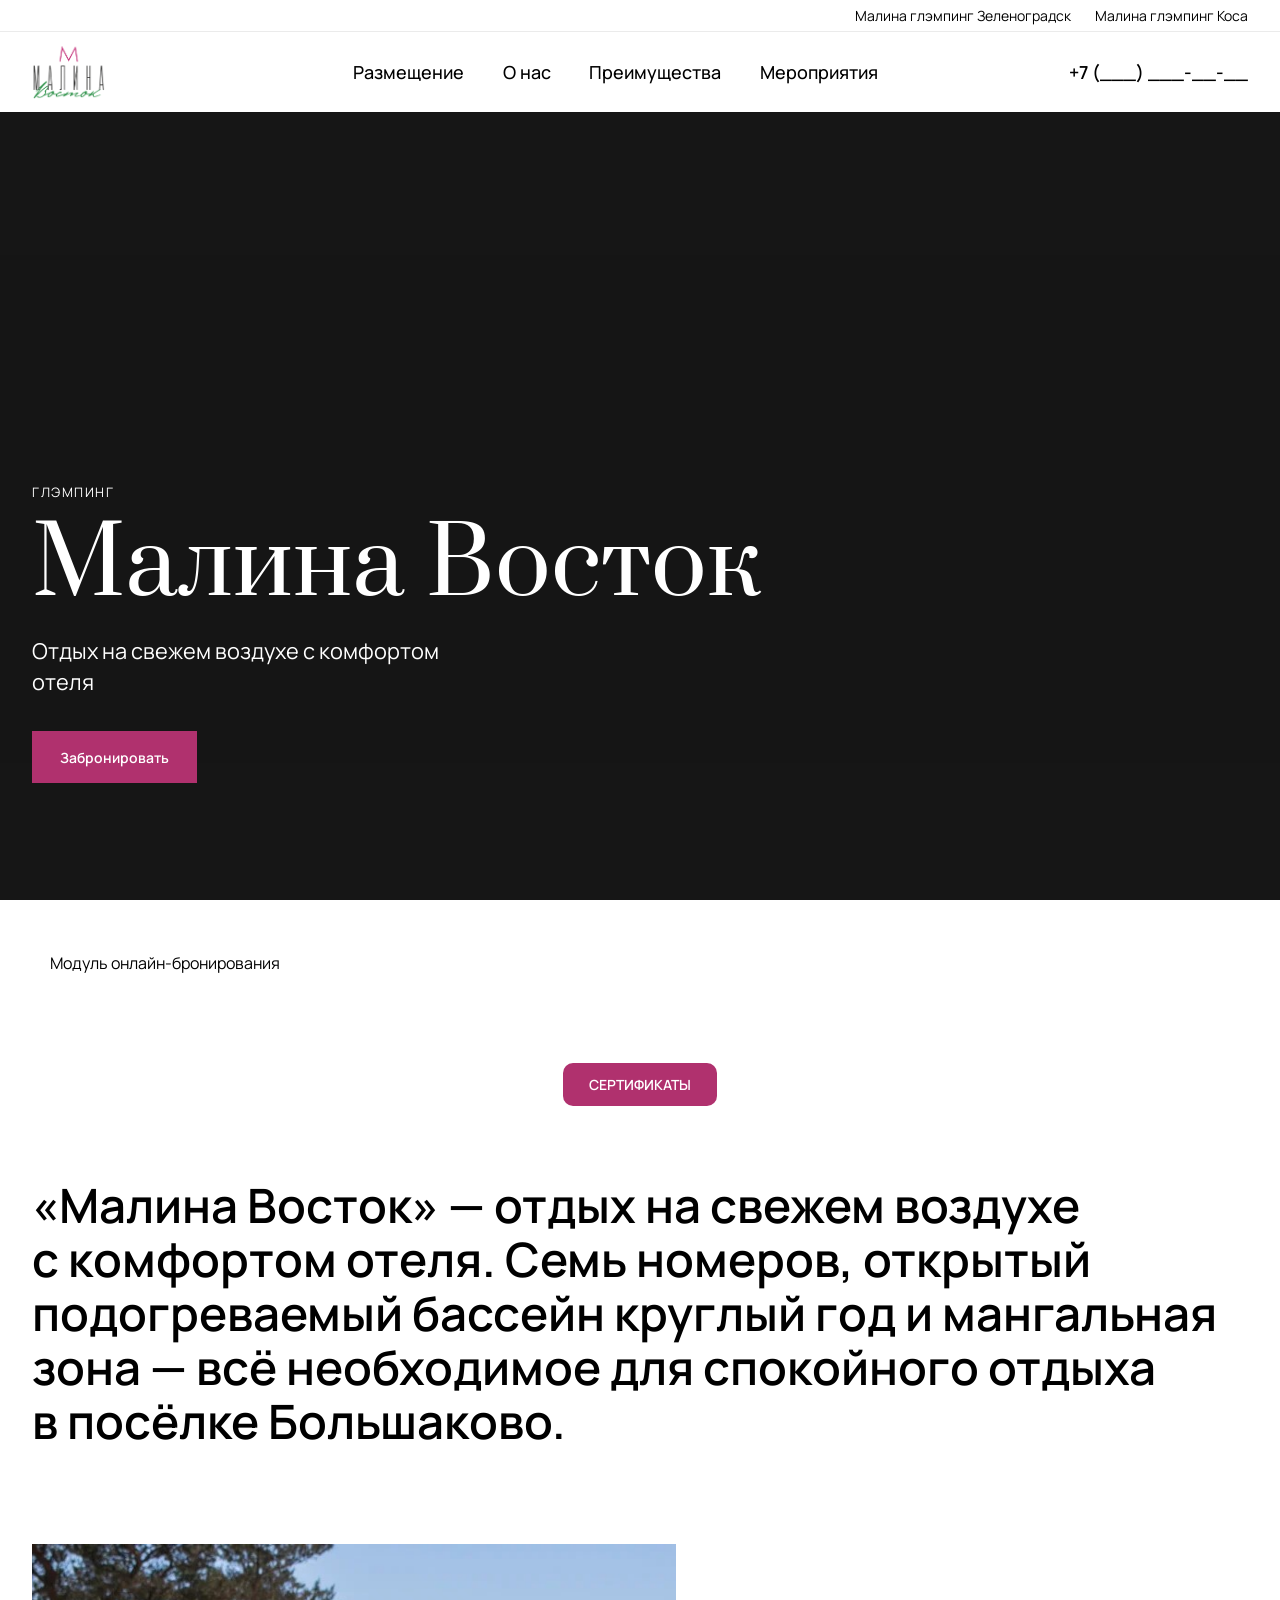
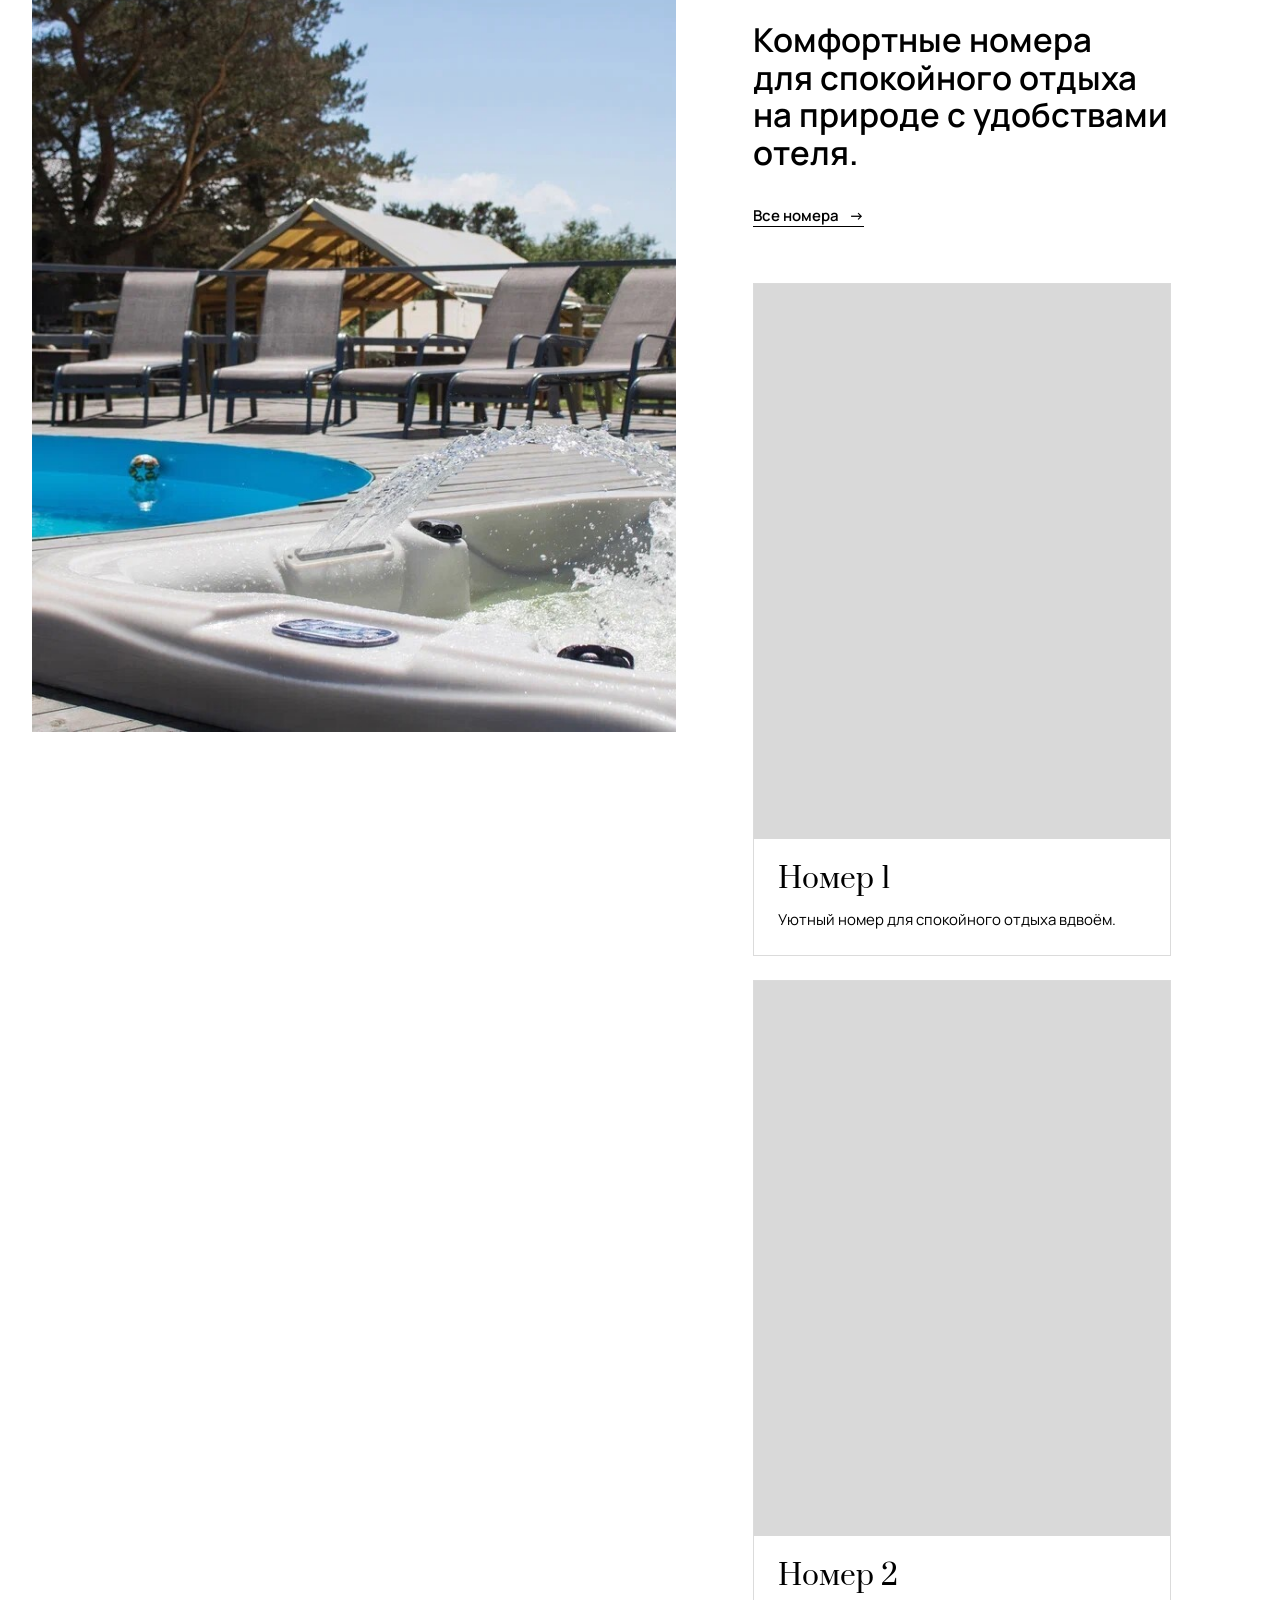
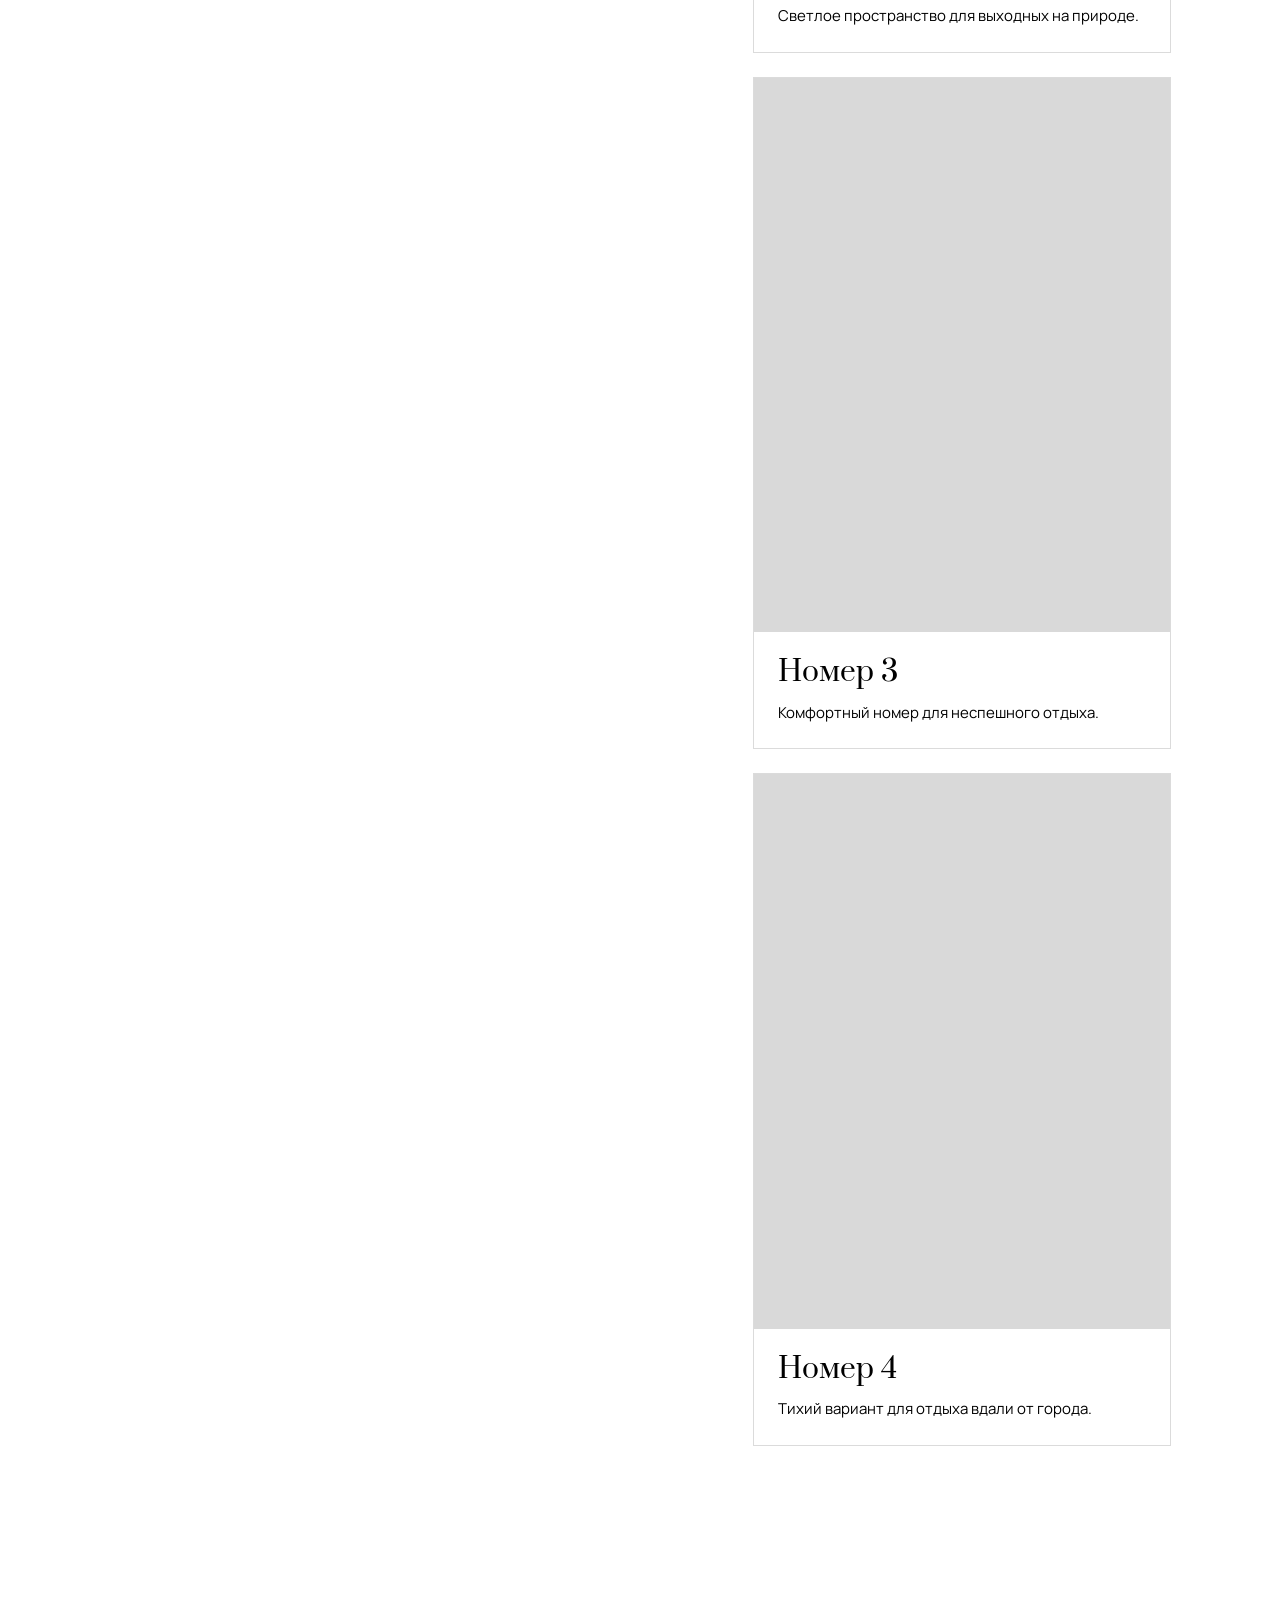
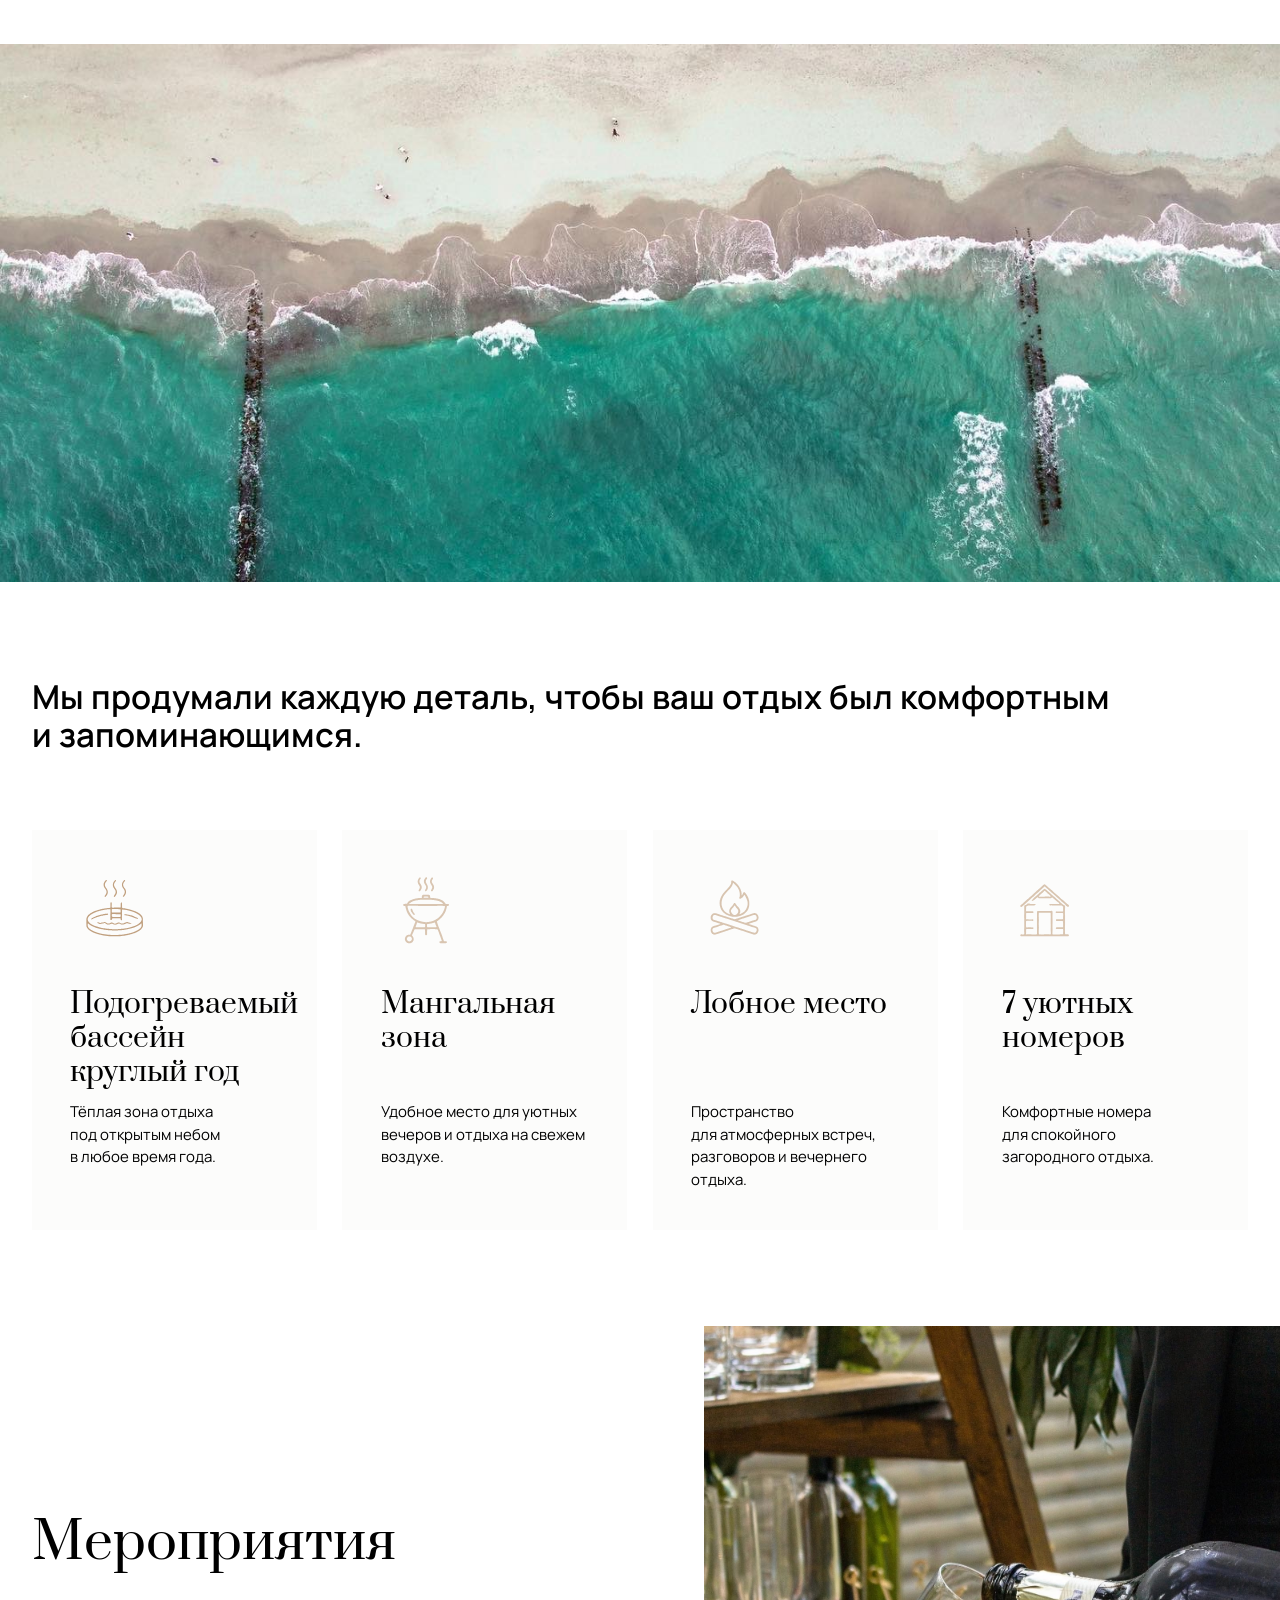
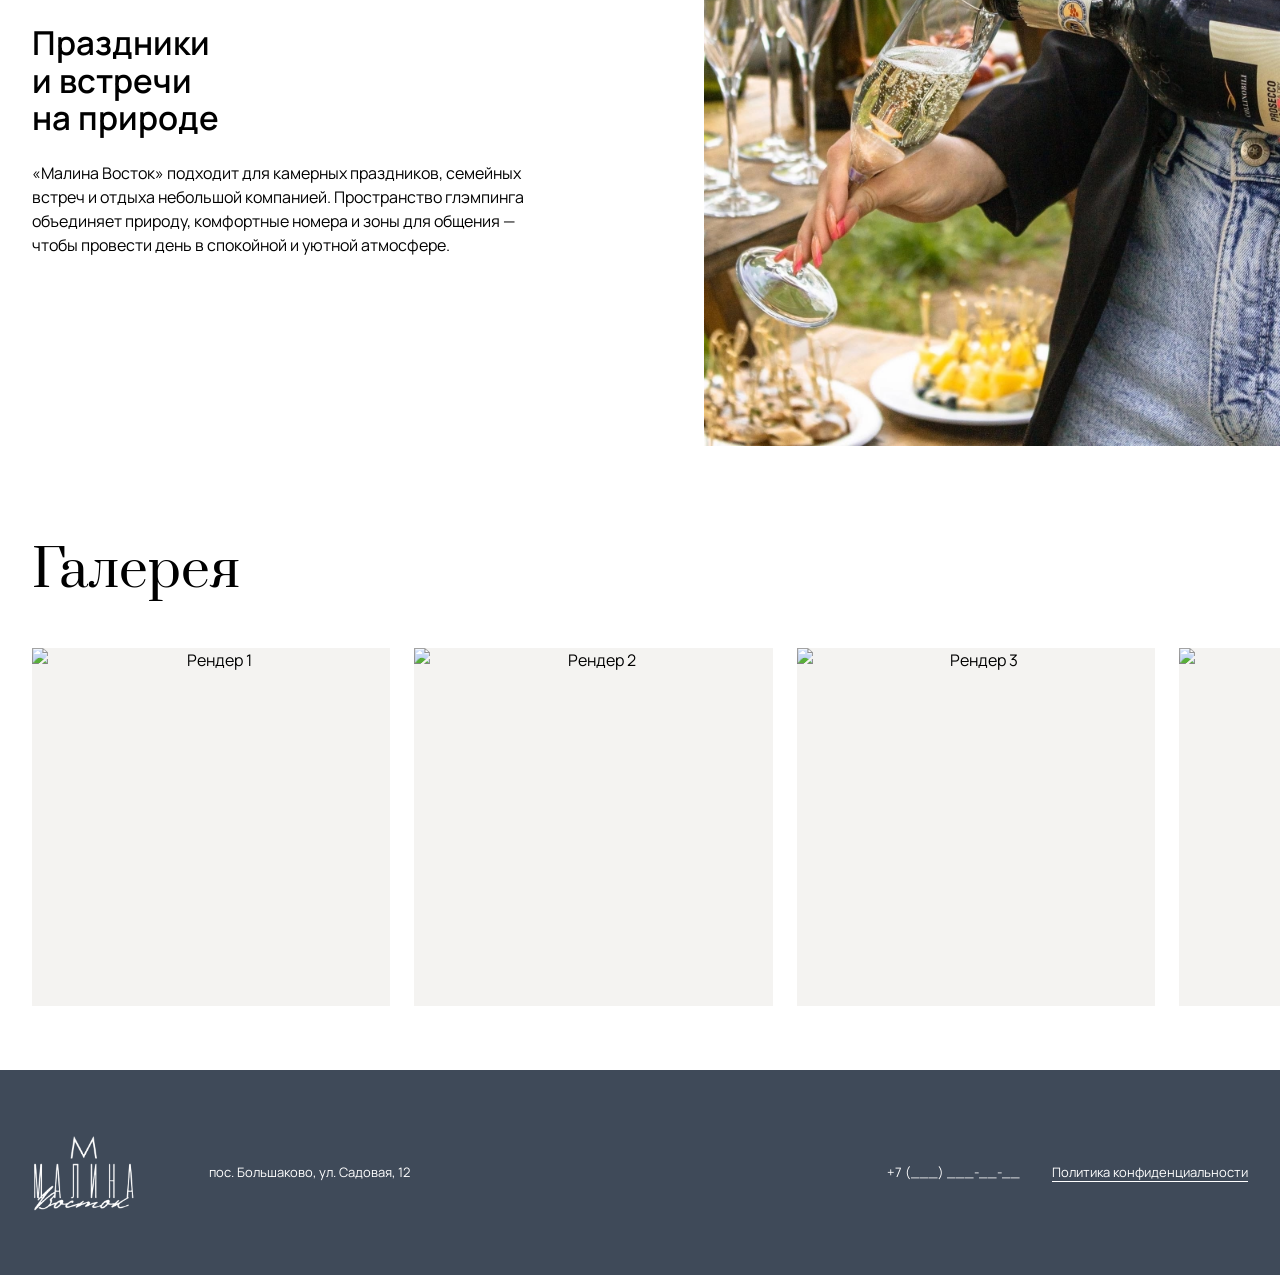
==== index.html @ c9333504 "Initial website version" ====
<!doctype html>
<html lang="ru">
  <head>
    <meta charset="utf-8">
    <meta name="viewport" content="width=device-width, initial-scale=1">
    <meta name="description" content="Малина Восток — отдых на свежем воздухе с комфортом отеля.">
    <title>Малина Восток</title>
    <link rel="preconnect" href="https://fonts.googleapis.com">
    <link rel="preconnect" href="https://fonts.gstatic.com" crossorigin>
    <link rel="stylesheet" href="https://fonts.googleapis.com/css2?family=Manrope:wght@400;500;600&amp;family=Prata&amp;display=swap">
    <link rel="stylesheet" href="assets/css/styles.css?v=system-audit">
    <script src="assets/js/main.js" defer></script>
  </head>
  <body>
    <header class="site-header">
      <div class="header-links" aria-label="Другие глэмпинги">
        <div class="page-shell header-links__inner">
          <a href="https://glampingmalina.ru/zelenogradsk" target="_blank" rel="noopener noreferrer">Малина глэмпинг Зеленоградск</a>
          <a href="https://glampingmalina.ru/kosa" target="_blank" rel="noopener noreferrer">Малина глэмпинг Коса</a>
        </div>
      </div>
      <div class="page-shell header-main">
        <a class="logo" href="index.html" aria-label="Малина Восток — главная" aria-current="page">
          <img src="assets/images/logo/malina-vostok-logo.png" alt="Малина Восток">
        </a>
        <nav class="desktop-nav" aria-label="Основная навигация">
          <a href="rooms.html">Размещение</a>
          <a href="#about">О&nbsp;нас</a>
          <a href="#advantages">Преимущества</a>
          <a href="#events">Мероприятия</a>
        </nav>
        <div class="header-actions">
          <span class="header-phone">+7 (___) ___-__-__</span>
          <button class="menu-toggle" type="button" aria-label="Открыть меню" aria-controls="mobile-menu" aria-expanded="false" aria-haspopup="dialog">
            <span></span><span></span><span></span>
          </button>
        </div>
      </div>
    </header>

    <div class="menu-overlay" data-menu-close aria-hidden="true"></div>
    <aside class="mobile-menu" id="mobile-menu" role="dialog" aria-modal="true" aria-label="Мобильное меню" aria-hidden="true" inert>
      <div class="mobile-menu__top">
        <span>Меню</span>
        <button class="menu-close" type="button" aria-label="Закрыть меню" data-menu-close>×</button>
      </div>
      <nav class="mobile-menu__nav" aria-label="Основная навигация">
        <a href="rooms.html">Размещение</a>
        <a href="#about">О&nbsp;нас</a>
        <a href="#advantages">Преимущества</a>
        <a href="#events">Мероприятия</a>
      </nav>
      <nav class="mobile-menu__places" aria-label="Другие глэмпинги">
        <a href="https://glampingmalina.ru/zelenogradsk" target="_blank" rel="noopener noreferrer">Малина глэмпинг Зеленоградск</a>
        <a href="https://glampingmalina.ru/kosa" target="_blank" rel="noopener noreferrer">Малина глэмпинг Коса</a>
      </nav>
    </aside>

    <main>
      <section class="hero" aria-labelledby="hero-title">
        <video class="hero__video" autoplay muted loop playsinline preload="metadata" aria-hidden="true">
          <source src="assets/video/hero.mp4" type="video/mp4">
        </video>
        <div class="hero__shade"></div>
        <div class="page-shell hero__content">
          <p class="hero__eyebrow">ГЛЭМПИНГ</p>
          <h1 id="hero-title">Малина Восток</h1>
          <p class="hero__subtitle">Отдых на&nbsp;свежем воздухе с&nbsp;комфортом отеля</p>
          <a class="button button--light" href="#booking">Забронировать</a>
        </div>
      </section>

      <section class="booking-section" id="booking" aria-label="Онлайн-бронирование">
        <div class="booking-section__inner">
          <style>
            #block-search,
            #block-search * {
              box-sizing: border-box;
            }

            #block-search {
              width: 100%;
              max-width: 100%;
              background: #fff;
            }

            .tl-container {
              width: 100%;
              max-width: 100%;
              padding: 0 30px;
            }

            .cert-button {
              display: flex;
              align-items: center;
              justify-content: center;
              margin-top: 20px;
            }

            .cert-link {
              padding: 12px 26px;
              font-family: "Manrope", Arial, sans-serif;
              font-weight: 600;
              font-size: 14px;
              line-height: normal;
              background: #B0316E;
              color: #FFFFFF !important;
              border-radius: 10px;
              text-decoration: none;
              text-transform: uppercase;
              transition: background-color 0.2s ease;
            }

            .cert-link:hover,
            .cert-link:focus-visible {
              background: #CC4083;
            }

            @media (max-width: 959px) {
              .tl-container {
                padding-inline: 20px;
              }
            }

            @media (max-width: 480px) {
              .tl-container {
                padding-inline: 12px;
              }
            }

          </style>
          <div id="block-search">
            <div id="tl-search-form" class="tl-container">
              <noindex>
                <a href="https://www.travelline.ru/products/tl-hotel/" rel="nofollow">Модуль онлайн-бронирования</a>
              </noindex>
            </div>
          </div>
          <script type="text/javascript">
            (function(w) {
              var q = [
                ['setContext', 'TL-INT-glampingmalina_2022-07-12', 'ru'],
                ['embed', 'search-form', {
                  container: 'tl-search-form'
                }]
              ];

              var h = [
                'ru-ibe.tlintegration.ru',
                'ibe.tlintegration.ru',
                'ibe.tlintegration.com'
              ];

              var t = w.travelline = (w.travelline || {}),
                  ti = t.integration = (t.integration || {});

              ti.__cq = ti.__cq ? ti.__cq.concat(q) : q;

              if (!ti.__loader) {
                ti.__loader = true;

                var d = w.document;
                var c = d.getElementsByTagName('head')[0] ||
                        d.getElementsByTagName('body')[0];

                function e(s, f) {
                  return function() {
                    w.TL || (c.removeChild(s), f());
                  };
                }

                (function l(hosts) {
                  if (hosts.length === 0) {
                    return;
                  }

                  var s = d.createElement('script');

                  s.type = 'text/javascript';
                  s.async = true;
                  s.src = 'https://' + hosts[0] + '/integration/loader.js';

                  s.onerror = s.onload = e(s, function() {
                    l(hosts.slice(1));
                  });

                  c.appendChild(s);
                })(h);
              }
            })(window);
          </script>
          <div class="cert-button">
            <a href="?tl-booking-open=true&amp;tl-booking-scenario=57659#booking" class="cert-link">Сертификаты</a>
          </div>
        </div>
      </section>

      <section class="about-section" id="about">
        <div class="about-section__inner">
          <div class="about-scale-frame">
            <div class="about-scale-content">
              <p class="about-text">«Малина&nbsp;Восток» — отдых на&nbsp;свежем воздухе с&nbsp;комфортом отеля. Семь номеров, открытый подогреваемый бассейн круглый год и&nbsp;мангальная зона — всё необходимое для&nbsp;спокойного отдыха в&nbsp;посёлке Большаково.</p>
            </div>
          </div>
        </div>
      </section>
      <section class="accommodation-section" aria-label="Размещение">
        <div class="accommodation-layout">
          <div class="accommodation-scale-frame">
            <div class="accommodation-scale-content">
              <div class="accommodation-visual">
                <img src="assets/images/photos/accommodation-main.jpeg" alt="Территория глэмпинга с бассейном и местами для отдыха" loading="lazy">
              </div>
              <div class="accommodation-info">
                <div class="accommodation-intro">
                  <p>Комфортные номера для&nbsp;спокойного отдыха на&nbsp;природе с&nbsp;удобствами отеля.</p>
                </div>
                <div class="accommodation-all-rooms">
                  <a class="accommodation-intro__link" href="rooms.html">Все номера <span aria-hidden="true">→</span></a>
                </div>
              </div>
            </div>
          </div>

          <div class="accommodation-room-rail" aria-label="Варианты размещения">
            <a class="room-preview-card" href="rooms.html#room-1">
              <div class="room-preview-card__media" aria-hidden="true"></div>
              <div class="room-preview-card__body">
                <div class="room-preview-card__title">Номер 1</div>
                <p class="room-preview-card__description">Уютный номер для&nbsp;спокойного отдыха вдвоём.</p>
              </div>
            </a>
            <a class="room-preview-card" href="rooms.html#room-2">
              <div class="room-preview-card__media" aria-hidden="true"></div>
              <div class="room-preview-card__body">
                <div class="room-preview-card__title">Номер 2</div>
                <p class="room-preview-card__description">Светлое пространство для&nbsp;выходных на&nbsp;природе.</p>
              </div>
            </a>
            <a class="room-preview-card" href="rooms.html#room-3">
              <div class="room-preview-card__media" aria-hidden="true"></div>
              <div class="room-preview-card__body">
                <div class="room-preview-card__title">Номер 3</div>
                <p class="room-preview-card__description">Комфортный номер для&nbsp;неспешного отдыха.</p>
              </div>
            </a>
            <a class="room-preview-card" href="rooms.html#room-4">
              <div class="room-preview-card__media" aria-hidden="true"></div>
              <div class="room-preview-card__body">
                <div class="room-preview-card__title">Номер 4</div>
                <p class="room-preview-card__description">Тихий вариант для&nbsp;отдыха вдали от&nbsp;города.</p>
              </div>
            </a>
          </div>
        </div>
      </section>
      <section class="nature-banner" aria-label="Природа рядом с глэмпингом">
        <div class="nature-banner__inner">
          <img
            class="nature-banner__image"
            src="assets/images/photos/nature-banner.jpg"
            alt="Морское побережье и волны с высоты"
            loading="lazy"
          >
        </div>
      </section>
      <section class="advantages" id="advantages">
        <div class="advantages__container">
          <div class="advantages__intro">
            <h2 class="advantages__lead">Мы продумали каждую деталь, чтобы ваш отдых был комфортным и&nbsp;запоминающимся.</h2>
          </div>

          <div class="advantages__grid">
            <article class="advantages-card">
              <div class="advantages-card__icon">
                <img src="assets/images/icons/logo_pool_vector.svg" alt="" aria-hidden="true">
              </div>
              <h3 class="advantages-card__title">Подогреваемый бассейн круглый год</h3>
              <p class="advantages-card__text">Тёплая зона отдыха под&nbsp;открытым небом в&nbsp;любое время года.</p>
            </article>
            <article class="advantages-card">
              <div class="advantages-card__icon">
                <img src="assets/images/icons/logo_grill_vector.svg" alt="" aria-hidden="true">
              </div>
              <h3 class="advantages-card__title">Мангальная зона</h3>
              <p class="advantages-card__text">Удобное место для&nbsp;уютных вечеров и&nbsp;отдыха на&nbsp;свежем воздухе.</p>
            </article>
            <article class="advantages-card">
              <div class="advantages-card__icon">
                <img src="assets/images/icons/logo_firewood_vector.svg" alt="" aria-hidden="true">
              </div>
              <h3 class="advantages-card__title">Лобное место</h3>
              <p class="advantages-card__text">Пространство для&nbsp;атмосферных встреч, разговоров и&nbsp;вечернего отдыха.</p>
            </article>
            <article class="advantages-card">
              <div class="advantages-card__icon">
                <img src="assets/images/icons/logo_house_vector.svg" alt="" aria-hidden="true">
              </div>
              <h3 class="advantages-card__title">7 уютных номеров</h3>
              <p class="advantages-card__text">Комфортные номера для&nbsp;спокойного загородного отдыха.</p>
            </article>
          </div>
        </div>
      </section>
      <section class="events-section" id="events" aria-labelledby="events-title">
        <div class="events-section__content">
          <h2 class="events-section__title" id="events-title">Мероприятия</h2>
          <p class="events-section__lead">Праздники и&nbsp;встречи на&nbsp;природе</p>
          <p class="events-section__text">«Малина&nbsp;Восток» подходит для&nbsp;камерных праздников, семейных встреч и&nbsp;отдыха небольшой компанией. Пространство глэмпинга объединяет природу, комфортные номера и&nbsp;зоны для&nbsp;общения — чтобы провести день в&nbsp;спокойной и&nbsp;уютной атмосфере.</p>
        </div>
        <div class="events-section__visual">
          <img
            src="assets/images/photos/events-main.jpg"
            alt="Мероприятия в глэмпинге «Малина Восток»"
            loading="lazy"
          >
        </div>
      </section>
      <section class="gallery-section" id="gallery" aria-labelledby="gallery-title">
        <div class="page-shell gallery-section__header">
          <h2 class="gallery-section__title" id="gallery-title">Галерея</h2>
        </div>
        <div class="gallery-track" tabindex="0" aria-label="Горизонтальная фотогалерея">
          <div class="gallery-list">
            <button class="gallery-card" type="button" data-gallery-index="0" aria-label="Открыть изображение 1 из 7">
              <img src="assets/images/gallery/gallery-01.png" alt="Рендер 1" loading="lazy" draggable="false">
            </button>
            <button class="gallery-card" type="button" data-gallery-index="1" aria-label="Открыть изображение 2 из 7">
              <img src="assets/images/gallery/gallery-02.png" alt="Рендер 2" loading="lazy" draggable="false">
            </button>
            <button class="gallery-card" type="button" data-gallery-index="2" aria-label="Открыть изображение 3 из 7">
              <img src="assets/images/gallery/gallery-03.png" alt="Рендер 3" loading="lazy" draggable="false">
            </button>
            <button class="gallery-card" type="button" data-gallery-index="3" aria-label="Открыть изображение 4 из 7">
              <img src="assets/images/gallery/gallery-04.png" alt="Рендер 4" loading="lazy" draggable="false">
            </button>
            <button class="gallery-card" type="button" data-gallery-index="4" aria-label="Открыть изображение 5 из 7">
              <img src="assets/images/gallery/gallery-05.png" alt="Рендер 5" loading="lazy" draggable="false">
            </button>
            <button class="gallery-card" type="button" data-gallery-index="5" aria-label="Открыть изображение 6 из 7">
              <img src="assets/images/gallery/gallery-06.png" alt="Рендер 6" loading="lazy" draggable="false">
            </button>
            <button class="gallery-card" type="button" data-gallery-index="6" aria-label="Открыть изображение 7 из 7">
              <img src="assets/images/gallery/gallery-07.png" alt="Рендер 7" loading="lazy" draggable="false">
            </button>
          </div>
        </div>

        <div class="gallery-lightbox" role="dialog" aria-modal="true" aria-label="Просмотр изображения" aria-hidden="true" inert>
          <button class="gallery-lightbox__close" type="button" aria-label="Закрыть полноэкранный просмотр">×</button>
          <button class="gallery-lightbox__previous" type="button" aria-label="Предыдущее изображение">‹</button>
          <div class="gallery-lightbox__stage">
            <img class="gallery-lightbox__image" alt="">
          </div>
          <button class="gallery-lightbox__next" type="button" aria-label="Следующее изображение">›</button>
        </div>
      </section>
    </main>

    <footer class="site-footer">
      <div class="page-shell footer-inner">
        <img class="footer-logo" src="assets/images/logo/malina-vostok-logo.png" alt="Малина Восток">
        <address>пос. Большаково, ул. Садовая, 12</address>
        <span>+7 (___) ___-__-__</span>
        <a href="privacy.html">Политика конфиденциальности</a>
      </div>
    </footer>

  </body>
</html>
---- assets/css/styles.css ----
:root {
  --color-background: #FFFFFF;
  --color-text: #000000;
  --color-accent: #B0316E;
  --color-accent-hover: #CC4083;
  --color-footer: #3F4A59;
  --header-height: 112px;
  --fs-topbar: 14px;
  --fs-nav-desktop: 18px;
  --fs-nav-mobile: 17px;
  --fs-phone: 18px;
  --fs-body: 16px;
  --fs-small: 13px;
  --fs-link: 15px;
  --fs-button: 14px;
  --fs-card-title: 28px;
  --fs-card-text: 15px;
  --fs-section-intro: clamp(33px, 2.2vw, 38px);
  --fs-editorial-large: clamp(46px, 3.7vw, 66px);
  --fs-hero-kicker: 13px;
  --fs-hero-title: clamp(48px, 7.2vw, 102px);
  --fs-hero-subtitle: clamp(17px, 1.7vw, 23px);
  --fs-section-heading: clamp(30px, 4vw, 52px);
  --fs-page-title: clamp(42px, 6vw, 76px);
  --lh-heading: 1.14;
  --lh-card-title: 1.2;
  --lh-body: 1.5;
  --lh-editorial: 1.14;
  --feature-icon-size: 88px;
  --section-gap: 96px;
  --section-gap-compact: 72px;
  --section-gap-footer: 64px;
}

* { box-sizing: border-box; }
html { max-width: 100%; overflow-x: clip; scroll-behavior: smooth; }
body { max-width: 100%; margin: 0; overflow-x: clip; color: var(--color-text); background: var(--color-background); font-family: "Manrope", Arial, sans-serif; font-size: var(--fs-body); font-weight: 400; line-height: var(--lh-body); }
body.menu-open { overflow: hidden; }
body.technical-layout { min-height: 100svh; min-height: 100dvh; display: flex; flex-direction: column; }
main { min-width: 0; }
.technical-layout .technical-page { flex: 1 0 auto; }
a { color: inherit; text-decoration: none; }
button { font: inherit; }
.page-shell { width: min(100% - 64px, 1280px); margin: 0 auto; }

.site-header { position: sticky; top: 0; z-index: 100; background: var(--color-background); box-shadow: 0 1px 0 rgba(0,0,0,.08); }
.header-links { min-height: 31px; border-bottom: 1px solid rgba(0,0,0,.08); font-size: var(--fs-topbar); }
.header-links__inner { min-height: 31px; display: flex; justify-content: flex-end; align-items: center; gap: 24px; }
.header-links a, .desktop-nav a { transition: color .2s ease; }
.header-links a:hover, .desktop-nav a:hover, .site-footer a:hover { color: var(--color-accent); }
.header-main { min-height: 80px; display: grid; grid-template-columns: 130px 1fr auto; align-items: center; gap: 32px; }
.header-actions { display: flex; align-items: center; flex-shrink: 0; }
.logo { display: flex; align-items: center; width: 113px; min-width: 0; }
.logo img { display: block; width: 100%; height: 54px; object-fit: contain; object-position: left center; }
.desktop-nav { display: flex; justify-content: center; align-items: center; gap: clamp(18px, 3vw, 44px); font-size: var(--fs-nav-desktop); font-weight: 500; }
.header-phone { font-size: var(--fs-phone); font-weight: 600; white-space: nowrap; }
.menu-toggle { display: none; border: 0; background: transparent; width: 44px; height: 44px; padding: 10px; cursor: pointer; }
.menu-toggle span { display: block; width: 24px; height: 1px; margin: 5px 0; background: var(--color-text); }

.hero { position: relative; min-height: calc(100svh - var(--header-height)); min-height: calc(100dvh - var(--header-height)); display: grid; overflow: hidden; color: #fff; background: #252525; }
.hero__video, .hero__shade { position: absolute; inset: 0; width: 100%; height: 100%; }
.hero__video { object-fit: cover; }
.hero__shade { background: rgba(0,0,0,.42); }
.hero__content { position: relative; z-index: 1; align-self: end; padding-bottom: clamp(72px, 13vh, 160px); }
.hero__eyebrow { margin: 0 0 14px; font-size: var(--fs-hero-kicker); letter-spacing: .12em; text-transform: uppercase; }
h1, h2 { margin: 0; font-family: "Prata", Georgia, serif; font-weight: 400; }
.hero h1 { max-width: 780px; font-size: var(--fs-hero-title); line-height: 1.08; }
.hero__subtitle { max-width: 440px; margin: 20px 0 32px; font-size: var(--fs-hero-subtitle); line-height: 1.45; }
.button { display: inline-flex; align-items: center; justify-content: center; min-height: 52px; padding: 0 28px; font-size: var(--fs-button); font-weight: 600; transition: background .2s ease, color .2s ease; }
.button--light { color: #fff; background: var(--color-accent); }
.button--light:hover, .button--light:focus-visible { color: #fff; background: var(--color-accent-hover); }

#booking, #about, #advantages, #events, #gallery, .technical-page { scroll-margin-top: var(--header-height); }
.booking-section { padding: clamp(36px, 4vw, 64px) 0 0; background: #fff; }
.booking-section__inner { width: min(100% - 40px, 1600px); margin-inline: auto; display: grid; gap: 34px; }
.about-section { padding: var(--section-gap-compact) 0 0; background: #FFFFFF; }
.about-section__inner { width: min(100% - 64px, 1600px); margin-inline: auto; }
.about-text { margin: 0; color: #000000; font-family: "Manrope", Arial, sans-serif; font-size: var(--fs-editorial-large); font-weight: 600; line-height: var(--lh-editorial); text-wrap: pretty; overflow-wrap: normal; word-break: normal; hyphens: none; }
.accommodation-section { padding: var(--section-gap) 0 0; background: #fff; }
.accommodation-layout { width: min(100% - 64px, 1600px); margin-inline: auto; }
.accommodation-visual { position: relative; overflow: hidden; background: #d9d9d9; }
.accommodation-visual img { display: block; width: 100%; height: 100%; object-fit: cover; }
.accommodation-intro { color: #000; background: #fff; }
.accommodation-intro p { margin: 0; font-size: var(--fs-section-intro); font-weight: 600; line-height: var(--lh-editorial); }
.accommodation-all-rooms { background: #fff; }
.accommodation-intro__link { display: inline-flex; gap: 10px; align-items: center; border-bottom: 1px solid currentColor; font-size: var(--fs-link); font-weight: 600; line-height: 1.4; transition: color .2s ease; }
.accommodation-intro__link:hover, .accommodation-intro__link:focus-visible { color: var(--color-accent); }
.accommodation-intro__link:focus-visible { outline: 2px solid var(--color-accent); outline-offset: 4px; }
.accommodation-room-rail { min-width: 0; }
.room-preview-card { display: flex; flex-direction: column; min-width: 0; border: 1px solid rgba(0, 0, 0, .14); color: #000; background: #fff; cursor: pointer; transition: border-color .2s ease, background-color .2s ease; }
.room-preview-card:hover, .room-preview-card:focus-visible { border-color: var(--color-accent); }
.room-preview-card:focus-visible { outline: 2px solid var(--color-accent); outline-offset: 3px; }
.room-preview-card__media { display: block; aspect-ratio: 3 / 4; background: #d9d9d9; }
.room-preview-card__body { display: grid; gap: 12px; padding: 24px; }
.room-preview-card__title { font-family: "Prata", Georgia, serif; font-size: var(--fs-card-title); line-height: var(--lh-card-title); }
.room-preview-card__description { margin: 0; font-size: var(--fs-card-text); line-height: var(--lh-body); }
.nature-banner { width: 100%; margin: 0; padding: var(--section-gap) 0 0; padding-inline: 0; box-sizing: border-box; background: #FFFFFF; }
.nature-banner__inner { width: 100%; max-width: none; margin-inline: 0; padding-inline: 0; }
.nature-banner__image { display: block; width: 100%; max-width: none; height: clamp(300px, 42vw, 620px); margin: 0; object-fit: cover; object-position: center; }
.advantages { padding: var(--section-gap) 0 0; background: #FFFFFF; }
.advantages__container { width: min(100% - 64px, 1600px); margin-inline: auto; }
.advantages__lead { max-width: 1100px; margin: 0; color: var(--color-text); font-family: "Manrope", Arial, sans-serif; font-size: var(--fs-section-intro); font-weight: 600; line-height: var(--lh-editorial); }
.advantages__grid { display: grid; grid-template-columns: minmax(0, 1fr); gap: clamp(20px, 2vw, 36px); margin-top: clamp(48px, 6vw, 96px); }
.advantages-card { display: flex; min-width: 0; flex-direction: column; padding: clamp(28px, 3vw, 44px); background: #FCFCFB; }
.advantages-card__icon { display: flex; align-items: center; width: var(--feature-icon-size); height: var(--feature-icon-size); margin: 0; }
.advantages-card__icon img { display: block; width: 100%; height: 100%; object-fit: contain; opacity: .82; }
.advantages-card__title { min-width: 0; margin: 32px 0 12px; color: var(--color-text); font-family: "Prata", Georgia, serif; font-size: var(--fs-card-title); font-weight: 400; line-height: var(--lh-card-title); }
.advantages-card__text { min-width: 0; margin: 0; color: var(--color-text); font-size: var(--fs-card-text); line-height: var(--lh-body); }
.events-section { display: grid; grid-template-columns: minmax(0, 55%) minmax(0, 45%); width: 100%; min-width: 0; padding: var(--section-gap) 0 0; background: #FFFFFF; }
.events-section__content { min-width: 0; align-self: center; padding-right: clamp(40px, 6vw, 96px); padding-left: max(32px, calc((100vw - 1280px) / 2)); }
.events-section__title { margin: 0; font-size: var(--fs-section-heading); line-height: var(--lh-heading); }
.events-section__lead { max-width: 14ch; margin: clamp(32px, 4vw, 56px) 0 24px; font-size: var(--fs-section-intro); font-weight: 600; line-height: var(--lh-editorial); }
.events-section__text { max-width: 52ch; margin: 0; font-size: var(--fs-body); line-height: var(--lh-body); }
.events-section__visual { min-width: 0; align-self: stretch; }
.events-section__visual img { display: block; width: 100%; height: 100%; min-height: clamp(520px, 46vw, 720px); object-fit: cover; object-position: center; }
.gallery-section { width: 100%; min-width: 0; padding: var(--section-gap) 0 var(--section-gap-footer); background: #FFFFFF; }
.gallery-section__title { margin: 0; font-size: var(--fs-section-heading); line-height: var(--lh-heading); }
.gallery-track { width: 100%; min-width: 0; margin-top: 48px; overflow-x: auto; overscroll-behavior-inline: contain; cursor: grab; scrollbar-width: none; -webkit-overflow-scrolling: touch; }
.gallery-track::-webkit-scrollbar { display: none; }
.gallery-track:focus-visible { outline: 2px solid var(--color-accent); outline-offset: -2px; }
.gallery-track.is-dragging { cursor: grabbing; user-select: none; }
.gallery-list { display: flex; width: max-content; gap: clamp(16px, 2vw, 24px); padding-inline: max(32px, calc((100vw - 1280px) / 2)); }
.gallery-card { flex: 0 0 clamp(280px, 28vw, 420px); width: clamp(280px, 28vw, 420px); aspect-ratio: 1; padding: 0; overflow: hidden; border: 0; color: inherit; background: #F4F3F1; cursor: zoom-in; }
.gallery-card:focus-visible { outline: 3px solid var(--color-accent); outline-offset: -3px; }
.gallery-card img { display: block; width: 100%; height: 100%; object-fit: cover; object-position: center; }
body.gallery-lightbox-open { overflow: hidden; }
.gallery-lightbox { position: fixed; z-index: 300; inset: 0; display: grid; place-items: center; opacity: 0; visibility: hidden; pointer-events: none; background: rgba(0, 0, 0, .9); transition: opacity .24s ease, visibility .24s ease; }
.gallery-lightbox.is-open { opacity: 1; visibility: visible; pointer-events: auto; }
.gallery-lightbox__stage { position: absolute; inset: 0; display: grid; place-items: center; padding: clamp(56px, 7vw, 96px); }
.gallery-lightbox__image { display: block; max-width: 100%; max-height: 100%; width: auto; height: auto; object-fit: contain; }
.gallery-lightbox__close, .gallery-lightbox__previous, .gallery-lightbox__next { position: absolute; z-index: 1; display: grid; place-items: center; width: 48px; height: 48px; padding: 0; border: 0; border-radius: 50%; color: #000; background: rgba(255, 255, 255, .92); cursor: pointer; line-height: 1; }
.gallery-lightbox__close:focus-visible, .gallery-lightbox__previous:focus-visible, .gallery-lightbox__next:focus-visible { outline: 3px solid var(--color-accent); outline-offset: 3px; }
.gallery-lightbox__close { top: 20px; right: 20px; font-size: 34px; }
.gallery-lightbox__previous, .gallery-lightbox__next { top: 50%; font-size: 38px; transform: translateY(-50%); }
.gallery-lightbox__previous { left: 20px; }
.gallery-lightbox__next { right: 20px; }
#block-search, #tl-search-form, .tl-container { width: 100%; max-width: 100%; min-width: 0; box-sizing: border-box; }
.tl-container { min-height: 58px; }
.tl-container > a { color: var(--color-accent); font-size: var(--fs-topbar); }

@media (min-width: 992px) {
  .accommodation-layout { display: grid; grid-template-columns: 53% 47%; align-items: start; }
  .accommodation-scale-frame, .accommodation-scale-content, .accommodation-info { display: contents; }
  .accommodation-visual { grid-column: 1; grid-row: 1 / span 3; position: sticky; top: var(--header-height); height: calc(100svh - var(--header-height)); min-height: 520px; }
  .accommodation-intro { grid-column: 2; padding: clamp(56px, 6vw, 112px) clamp(56px, 6vw, 112px) 0; }
  .accommodation-all-rooms { grid-column: 2; padding: 32px clamp(56px, 6vw, 112px) 56px; }
  .accommodation-room-rail { display: grid; grid-column: 2; grid-template-columns: minmax(0, 1fr); gap: 24px; padding: 0 clamp(56px, 6vw, 112px) clamp(72px, 8vw, 128px); }
}

@media (min-width: 768px) and (max-width: 991px) {
  :root { --section-gap: 72px; --section-gap-compact: 64px; --section-gap-footer: 56px; }
  .accommodation-layout { display: grid; grid-template-columns: 57% 43%; }
  .accommodation-scale-frame, .accommodation-scale-content { display: contents; }
  .accommodation-visual { grid-column: 1; min-height: 608px; }
  .accommodation-info { grid-column: 2; display: flex; flex-direction: column; justify-content: center; min-height: 608px; padding: clamp(28px, 4vw, 48px); }
  .accommodation-intro p { max-width: 16ch; }
  .accommodation-all-rooms { margin-top: 32px; }
  .accommodation-room-rail { display: flex; grid-column: 1 / -1; gap: 18px; padding: 32px 0 56px; overflow-x: auto; scroll-snap-type: x mandatory; overscroll-behavior-inline: contain; -webkit-overflow-scrolling: touch; }
  .room-preview-card { flex: 0 0 clamp(280px, 42vw, 380px); scroll-snap-align: start; }
  .events-section { grid-template-columns: minmax(0, 54%) minmax(0, 46%); }
  .events-section__content { padding-right: clamp(28px, 4vw, 40px); padding-left: 20px; }
  .events-section__visual img { min-height: clamp(440px, 58vw, 560px); }
  .gallery-list { padding-inline: 20px; }
  .gallery-card { flex-basis: clamp(240px, 34vw, 320px); width: clamp(240px, 34vw, 320px); }
}

@media (min-width: 768px) and (max-width: 1241px) {
  :root { --feature-icon-size: 82px; }
  .advantages__grid { grid-template-columns: repeat(2, minmax(0, 1fr)); }
  .advantages-card { display: grid; grid-template-rows: var(--feature-icon-size) auto 1fr; align-content: start; }
  .advantages-card__title { min-block-size: 3.6em; }
}

@media (min-width: 1242px) {
  .advantages__grid { grid-template-columns: repeat(4, minmax(0, 1fr)); }
  .advantages-card { display: grid; grid-template-rows: var(--feature-icon-size) auto 1fr; align-content: start; }
  .advantages-card__title { min-block-size: 3.6em; }
}

.site-footer { color: #fff; background: var(--color-footer); }
.footer-inner { min-height: 205px; display: grid; grid-template-columns: 145px 1fr auto auto; align-items: center; gap: 32px; font-size: var(--fs-small); }
.footer-logo { width: 120px; height: 76px; object-fit: contain; object-position: left center; filter: brightness(0) invert(1); }
.footer-inner address { font-style: normal; }
.footer-inner a { text-decoration: underline; text-underline-offset: 4px; }
.technical-page { padding: clamp(72px, 10vw, 150px) 0; }
.technical-page .page-shell { display: grid; gap: 38px; }
.technical-page h1 { font-size: var(--fs-page-title); line-height: var(--lh-heading); }
.technical-page__placeholder { min-height: 140px; border: 1px solid rgba(0,0,0,.14); }
.privacy-page { padding: var(--section-gap-compact) 0 var(--section-gap-footer); background: var(--color-background); }
.privacy-page__inner { width: min(100% - 64px, 800px); margin-inline: auto; }
.privacy-page h1 { margin: 0; font-size: var(--fs-page-title); line-height: var(--lh-heading); }
.privacy-article { margin-top: clamp(48px, 6vw, 72px); font-size: var(--fs-body); line-height: 1.75; }
.privacy-article h2, .privacy-article h3 { min-width: 0; color: var(--color-text); }
.privacy-article h2 { margin: clamp(56px, 7vw, 88px) 0 24px; font-size: var(--fs-section-heading); line-height: var(--lh-heading); }
.privacy-article > h2:first-child { margin-top: 0; }
.privacy-article h3 { margin: 32px 0 16px; font-family: "Manrope", Arial, sans-serif; font-size: var(--fs-body); font-weight: 600; line-height: var(--lh-body); }
.privacy-article p { margin: 0 0 18px; }
.privacy-article ul { display: grid; gap: 12px; margin: 0 0 24px; padding: 0; list-style: none; }
.privacy-article li { padding: 0; }
.privacy-article a { color: inherit; text-decoration: underline; text-decoration-color: var(--color-accent); text-decoration-thickness: 1px; text-underline-offset: 4px; overflow-wrap: anywhere; transition: color .2s ease; }
.privacy-article a:hover, .privacy-article a:focus-visible { color: var(--color-accent); }
.privacy-article a:focus-visible { outline: 2px solid var(--color-accent); outline-offset: 3px; }
.privacy-table-wrap { width: 100%; max-width: 100%; margin: 0 0 24px; overflow-x: auto; -webkit-overflow-scrolling: touch; }
.privacy-table { width: 100%; min-width: 620px; border-collapse: collapse; text-align: left; }
.privacy-table th, .privacy-table td { padding: 18px 0; border-top: 1px solid rgba(0,0,0,.14); vertical-align: top; }
.privacy-table tr:last-child th, .privacy-table tr:last-child td { border-bottom: 1px solid rgba(0,0,0,.14); }
.privacy-table th { width: 32%; padding-right: 28px; font-size: var(--fs-small); font-weight: 600; line-height: var(--lh-body); text-transform: uppercase; letter-spacing: .04em; }
.privacy-table td { min-width: 0; overflow-wrap: anywhere; }
.privacy-table td p { margin: 0 0 10px; }
.privacy-table td p:last-child { margin-bottom: 0; }

.rooms-page-layout { min-height: 100svh; min-height: 100dvh; display: flex; flex-direction: column; }
.rooms-page { min-width: 0; flex: 1 0 auto; }
.rooms-page-shell, .room-section__layout { width: min(100% - 64px, 1600px); margin-inline: auto; }
.rooms-intro { padding: var(--section-gap-compact) 0 0; background: var(--color-background); }
.rooms-intro__inner { display: grid; gap: 24px; }
.rooms-intro h1 { font-size: var(--fs-page-title); line-height: var(--lh-heading); }
.rooms-intro p { max-width: 620px; margin: 0; font-size: var(--fs-section-intro); font-weight: 600; line-height: var(--lh-editorial); }
.room-section { min-width: 0; padding: var(--section-gap) 0 0; scroll-margin-top: calc(var(--header-height) + 24px); background: var(--color-background); }
.room-section--last { padding-bottom: var(--section-gap-footer); }
.room-section__layout { display: grid; min-width: 0; }
.room-section__main, .room-section__gallery, .room-info { min-width: 0; }
.room-section__main { grid-area: main; }
.room-section__gallery { grid-area: gallery; }
.room-info { grid-area: content; display: flex; flex-direction: column; justify-content: center; align-self: stretch; padding: clamp(36px, 4vw, 72px); }
.room-media-button { display: block; width: 100%; min-width: 0; padding: 0; overflow: hidden; border: 0; color: inherit; background: #F4F3F1; cursor: zoom-in; }
.room-media-button:focus-visible { outline: 3px solid var(--color-accent); outline-offset: -3px; }
.room-media-button img { display: block; width: 100%; height: 100%; object-fit: cover; object-position: center; }
.room-media-button--main, .room-main-image { height: clamp(580px, 48vw, 780px); }
.room-info__eyebrow { margin: 0 0 18px; font-size: var(--fs-small); font-weight: 600; letter-spacing: .1em; line-height: 1.4; text-transform: uppercase; }
.room-info__title { margin: 0; font-size: var(--fs-section-heading); line-height: var(--lh-heading); }
.room-info__description { max-width: 42ch; margin: 28px 0 0; font-size: var(--fs-body); line-height: var(--lh-body); }
.room-info__specs { display: grid; gap: 18px; max-width: 360px; margin: 36px 0 0; }
.room-info__specs div { display: grid; grid-template-columns: minmax(0, 1fr) auto; gap: 20px; align-items: baseline; }
.room-info__specs dt, .room-info__specs dd { min-width: 0; margin: 0; }
.room-info__specs dt { font-size: var(--fs-small); font-weight: 600; line-height: 1.4; text-transform: uppercase; letter-spacing: .04em; }
.room-info__specs dd { font-size: var(--fs-card-text); line-height: var(--lh-body); text-align: right; }
.room-info__booking { display: inline-flex; align-items: center; justify-content: center; width: fit-content; min-width: 190px; min-height: 52px; margin-top: 40px; padding: 0 28px; border: 0; border-radius: 0; color: #FFFFFF; background: var(--color-accent); font-family: "Manrope", Arial, sans-serif; font-size: var(--fs-button); font-weight: 600; line-height: normal; text-decoration: none; transition: background-color .2s ease; }
.room-info__booking:not(:disabled):hover, .room-info__booking:not(:disabled):focus-visible { background: var(--color-accent-hover); }
.room-info__booking:focus-visible { outline: 2px solid var(--color-accent); outline-offset: 4px; }
.room-info__booking:disabled { opacity: .65; cursor: not-allowed; }
.room-section__gallery { display: grid; grid-template-rows: repeat(4, minmax(0, 1fr)); gap: 14px; height: clamp(580px, 48vw, 780px); }
.room-media-button--preview { height: 100%; }
body.rooms-lightbox-open { overflow: hidden; }
.rooms-lightbox { position: fixed; z-index: 300; inset: 0; display: grid; place-items: center; opacity: 0; visibility: hidden; pointer-events: none; background: rgba(0, 0, 0, .9); transition: opacity .24s ease, visibility .24s ease; }
.rooms-lightbox.is-open { opacity: 1; visibility: visible; pointer-events: auto; }
.rooms-lightbox__stage { position: absolute; inset: 0; display: grid; place-items: center; padding: clamp(56px, 7vw, 96px); }
.rooms-lightbox__image { display: block; width: auto; height: auto; max-width: 100%; max-height: 100%; object-fit: contain; }
.rooms-lightbox__close, .rooms-lightbox__previous, .rooms-lightbox__next { position: absolute; z-index: 1; display: grid; place-items: center; width: 48px; height: 48px; padding: 0; border: 0; border-radius: 50%; color: #000000; background: rgba(255, 255, 255, .92); cursor: pointer; line-height: 1; }
.rooms-lightbox__close:focus-visible, .rooms-lightbox__previous:focus-visible, .rooms-lightbox__next:focus-visible { outline: 3px solid var(--color-accent); outline-offset: 3px; }
.rooms-lightbox__close { top: 20px; right: 20px; font-size: 34px; }
.rooms-lightbox__previous, .rooms-lightbox__next { top: 50%; font-size: 38px; transform: translateY(-50%); }
.rooms-lightbox__previous { left: 20px; }
.rooms-lightbox__next { right: 20px; }

@media (min-width: 1242px) {
  .room-section--primary .room-section__layout { grid-template-areas: "main content gallery"; grid-template-columns: minmax(0, 38fr) minmax(0, 36fr) minmax(0, 26fr); }
  .room-section--reverse .room-section__layout { grid-template-areas: "gallery content main"; grid-template-columns: minmax(0, 26fr) minmax(0, 36fr) minmax(0, 38fr); }
}

@media (min-width: 768px) and (max-width: 1241px) {
  .room-section--primary .room-section__layout { grid-template-areas: "main content" "gallery gallery"; grid-template-columns: minmax(0, 48%) minmax(0, 52%); }
  .room-section--reverse .room-section__layout { grid-template-areas: "content main" "gallery gallery"; grid-template-columns: minmax(0, 52%) minmax(0, 48%); }
  .room-media-button--main, .room-main-image { height: clamp(540px, 68vw, 720px); }
  .room-info { padding: clamp(32px, 5vw, 64px); }
  .room-section__gallery { display: flex; height: auto; gap: 16px; padding-top: 24px; overflow-x: auto; overscroll-behavior-inline: contain; scroll-snap-type: x proximity; scrollbar-width: thin; -webkit-overflow-scrolling: touch; }
  .room-media-button--preview { flex: 0 0 clamp(220px, 30vw, 320px); height: auto; aspect-ratio: 4 / 5; scroll-snap-align: start; }
}

@media (max-width: 767px) {
  .rooms-page-shell, .room-section__layout { width: min(100% - 40px, 1600px); }
  .rooms-intro__inner { gap: 20px; }
  .rooms-intro p { font-size: 28px; }
  .room-section__layout, .room-section--primary .room-section__layout, .room-section--reverse .room-section__layout { grid-template-areas: "main" "content" "gallery"; grid-template-columns: minmax(0, 1fr); }
  .room-media-button--main, .room-main-image { height: clamp(400px, 120vw, 620px); }
  .room-info { padding: 32px 0 0; }
  .room-info__description { margin-top: 22px; }
  .room-info__specs { width: 100%; max-width: none; margin-top: 28px; }
  .room-info__booking { width: 100%; margin-top: 32px; }
  .room-section__gallery { display: flex; height: auto; gap: 12px; margin-top: 32px; overflow-x: auto; overscroll-behavior-inline: contain; scroll-snap-type: x proximity; scrollbar-width: none; -webkit-overflow-scrolling: touch; }
  .room-section__gallery::-webkit-scrollbar { display: none; }
  .room-media-button--preview { flex: 0 0 min(72vw, 280px); height: auto; aspect-ratio: 4 / 5; scroll-snap-align: start; }
  .rooms-lightbox__stage { padding: 72px 16px; }
  .rooms-lightbox__close { top: 12px; right: 12px; }
  .rooms-lightbox__previous { left: 12px; }
  .rooms-lightbox__next { right: 12px; }
}

.menu-overlay, .mobile-menu { display: none; }

@media (max-width: 959px) {
  :root { --header-height: 81px; --fs-phone: 14px; --fs-section-intro: clamp(30px, calc(18px + 1.5vw), 33px); --fs-card-title: clamp(26px, calc(18px + 1vw), 28px); --fs-card-text: 15px; --fs-link: 14px; --fs-hero-kicker: 10px; --fs-hero-subtitle: 17px; }
  .page-shell { width: min(100% - 40px, 1280px); }
  .header-links, .desktop-nav { display: none; }
  .header-main { min-height: var(--header-height); display: flex; align-items: center; justify-content: space-between; flex-wrap: nowrap; gap: 12px; padding: 8px 0; }
  .header-main > .logo { margin-right: auto; }
  .header-actions { margin-left: auto; display: flex; flex-direction: column; align-items: flex-end; justify-content: center; gap: 8px; flex-shrink: 0; }
  .logo { width: min(96px, 100%); min-width: 0; flex: 0 1 96px; }
  .logo img { height: 52px; }
  .header-phone { font-size: var(--fs-phone); line-height: 1.2; white-space: nowrap; text-align: right; }
  .menu-toggle { display: block; }
  .hero { height: 70svh; min-height: 500px; }
  .hero__content { padding-bottom: 58px; }
  .hero__eyebrow { font-size: var(--fs-hero-kicker); }
  .hero__subtitle { font-size: var(--fs-hero-subtitle); margin: 16px 0 28px; }
  .booking-section__inner { width: min(100% - 32px, 1600px); }
  .about-section__inner { width: min(100% - 32px, 1600px); }
  .footer-inner { min-height: auto; grid-template-columns: 1fr; gap: 18px; padding: 42px 0; }
  .footer-logo { height: 58px; }
  .menu-overlay { display: block; position: fixed; z-index: 150; inset: 0; background: rgba(0,0,0,.44); opacity: 0; visibility: hidden; transition: opacity .25s ease, visibility .25s ease; }
  .mobile-menu { display: flex; position: fixed; z-index: 160; top: 0; right: 0; width: min(88vw, 380px); height: 100dvh; padding: 25px 24px 38px; flex-direction: column; background: #fff; transform: translateX(100%); visibility: hidden; transition: transform .28s ease, visibility .28s ease; }
  .mobile-menu.is-open { transform: translateX(0); visibility: visible; }
  .menu-overlay.is-visible { opacity: 1; visibility: visible; }
  .mobile-menu__top { display: flex; align-items: center; justify-content: space-between; padding-bottom: 27px; border-bottom: 1px solid rgba(0,0,0,.12); font-family: "Prata", Georgia, serif; font-size: 26px; }
  .menu-close { width: 42px; height: 42px; padding: 0; border: 0; background: transparent; cursor: pointer; font-size: 36px; font-weight: 300; line-height: 1; }
  .mobile-menu__nav, .mobile-menu__places { display: grid; gap: 24px; font-size: var(--fs-nav-mobile); }
  .mobile-menu__nav { padding: 32px 0; }
  .mobile-menu__places { margin-top: auto; padding-top: 28px; border-top: 1px solid rgba(0,0,0,.12); font-size: var(--fs-small); line-height: 1.45; }
}

@media (max-width: 480px) {
  .booking-section__inner { width: min(100% - 24px, 1600px); }
  .about-section__inner { width: min(100% - 48px, 1600px); }
  .privacy-page__inner { width: min(100% - 48px, 800px); }
  .privacy-article { line-height: 1.7; }
  .privacy-article h2 { margin-top: 52px; }
}

@media (min-width: 768px) and (max-width: 959px) {
  .about-text { font-size: clamp(44px, 4.8vw, 46px); }
}

@media (max-width: 767px) {
  :root { --fs-section-intro: 28px; --fs-card-title: 24px; --fs-card-text: 15px; --fs-link: 14px; --feature-icon-size: 72px; --section-gap: 48px; --section-gap-compact: 48px; --section-gap-footer: 40px; }
  .about-scale-frame { position: relative; width: 100%; overflow: hidden; }
  .about-scale-content { position: absolute; top: 0; left: 0; width: 720px; transform: scale(var(--about-scale, 1)); transform-origin: top left; }
  .about-text { width: 720px; font-size: 44px; line-height: 1.13; }
  .accommodation-layout { width: 100%; }
  .accommodation-scale-frame { position: relative; width: 100%; overflow: hidden; }
  .accommodation-scale-content { position: absolute; top: 0; left: 0; display: grid; grid-template-columns: repeat(2, 260px); width: 520px; height: 507px; transform: scale(var(--accommodation-scale, 1)); transform-origin: top left; }
  .accommodation-visual { height: 100%; }
  .accommodation-info { display: flex; flex-direction: column; justify-content: center; height: 100%; padding: 28px 24px; background: #fff; }
  .accommodation-all-rooms { margin-top: 24px; }
  .accommodation-room-rail { display: flex; gap: 16px; padding: 24px 20px 48px; overflow-x: auto; scroll-snap-type: x mandatory; overscroll-behavior-inline: contain; -webkit-overflow-scrolling: touch; }
  .room-preview-card { flex: 0 0 min(82vw, 340px); scroll-snap-align: start; }
  .room-preview-card__body { padding: 20px; }
  .room-preview-card__title { font-size: 24px; }
  .advantages__container { width: min(100% - 40px, 1600px); }
  .advantages__grid { grid-template-columns: 1fr; gap: 16px; margin-top: 40px; }
  .advantages-card { padding: 28px; }
  .advantages-card__title { margin-top: 28px; }
  .events-section { display: block; }
  .events-section__content { padding-inline: 20px; }
  .events-section__lead { width: 100%; max-width: none; margin-top: 32px; white-space: normal; }
  .events-section__visual { margin-top: 48px; }
  .events-section__visual img { width: 100%; height: clamp(320px, 78vw, 480px); min-height: 0; }
  .gallery-track { margin-top: 36px; }
  .gallery-list { gap: 12px; padding-inline: 20px; }
  .gallery-card { flex-basis: clamp(240px, 78vw, 320px); width: clamp(240px, 78vw, 320px); }
  .gallery-lightbox__stage { padding: 72px 16px; }
  .gallery-lightbox__close { top: 12px; right: 12px; }
  .gallery-lightbox__previous { left: 12px; }
  .gallery-lightbox__next { right: 12px; }
}

@media (min-width: 501px) and (max-width: 599px) {
  .accommodation-layout { width: calc(100% - clamp(0px, calc(32.65vw - 163.58px), 32px)); }
  .accommodation-scale-content { grid-template-columns: clamp(270px, calc(453.37px - 30.61vw), 300px) 1fr; width: 600px; height: clamp(584px, calc(410.2px + 34.69vw), 618px); }
  .accommodation-info { padding-inline: 20px; }
  .accommodation-intro p { max-width: 15ch; font-size: clamp(28px, calc(19.67px + 1.663vw), 29.63px); }
}

@media (min-width: 600px) and (max-width: 767px) {
  .accommodation-layout { width: min(100% - 32px, 1600px); }
  .accommodation-scale-frame { position: static; height: auto !important; overflow: visible; }
  .accommodation-scale-content { position: static; display: grid; grid-template-columns: 45% 55%; width: 100%; height: clamp(584px, calc(498.3px + 14.29vw), 608px); transform: none !important; }
  .accommodation-visual { height: 100%; }
  .accommodation-info { height: 100%; padding-inline: clamp(20px, 4vw, 32px); }
  .accommodation-intro p { max-width: 15ch; }
}

@media (max-width: 500px) {
  .accommodation-intro p { font-size: 25px; }
  .room-preview-card { flex: 0 0 clamp(220px, 72vw, 290px); }
  .room-preview-card__body { gap: 8px; padding: 16px; }
  .room-preview-card__description { font-size: 15px; line-height: 1.4; }
}

@media (max-width: 420px) {
  :root { --fs-phone: 13px; }
}

@media (max-width: 403px) {
  .cert-button {
    display: flex;
    justify-content: center;
    width: min(340px, calc(100% - 32px));
    margin-inline: auto;
    margin-bottom: -72px;
    box-sizing: border-box;
    transform: translateY(-72px);
  }

  .cert-link {
    display: flex !important;
    align-items: center !important;
    justify-content: center !important;
    width: 100% !important;
    height: 42px !important;
    min-height: 42px !important;
    padding: 0 12px !important;
    box-sizing: border-box !important;
    border-radius: 2px !important;
    font-size: 16px !important;
    line-height: normal !important;
    white-space: nowrap !important;
    background: #B0316E !important;
    color: #FFFFFF !important;
    text-transform: none !important;
  }

  .cert-link:hover,
  .cert-link:focus-visible {
    background: #CC4083 !important;
  }
}

@media (prefers-reduced-motion: reduce) {
  *, *::before, *::after { scroll-behavior: auto !important; transition-duration: .01ms !important; animation-duration: .01ms !important; }
  .hero__video { display: none; }
}
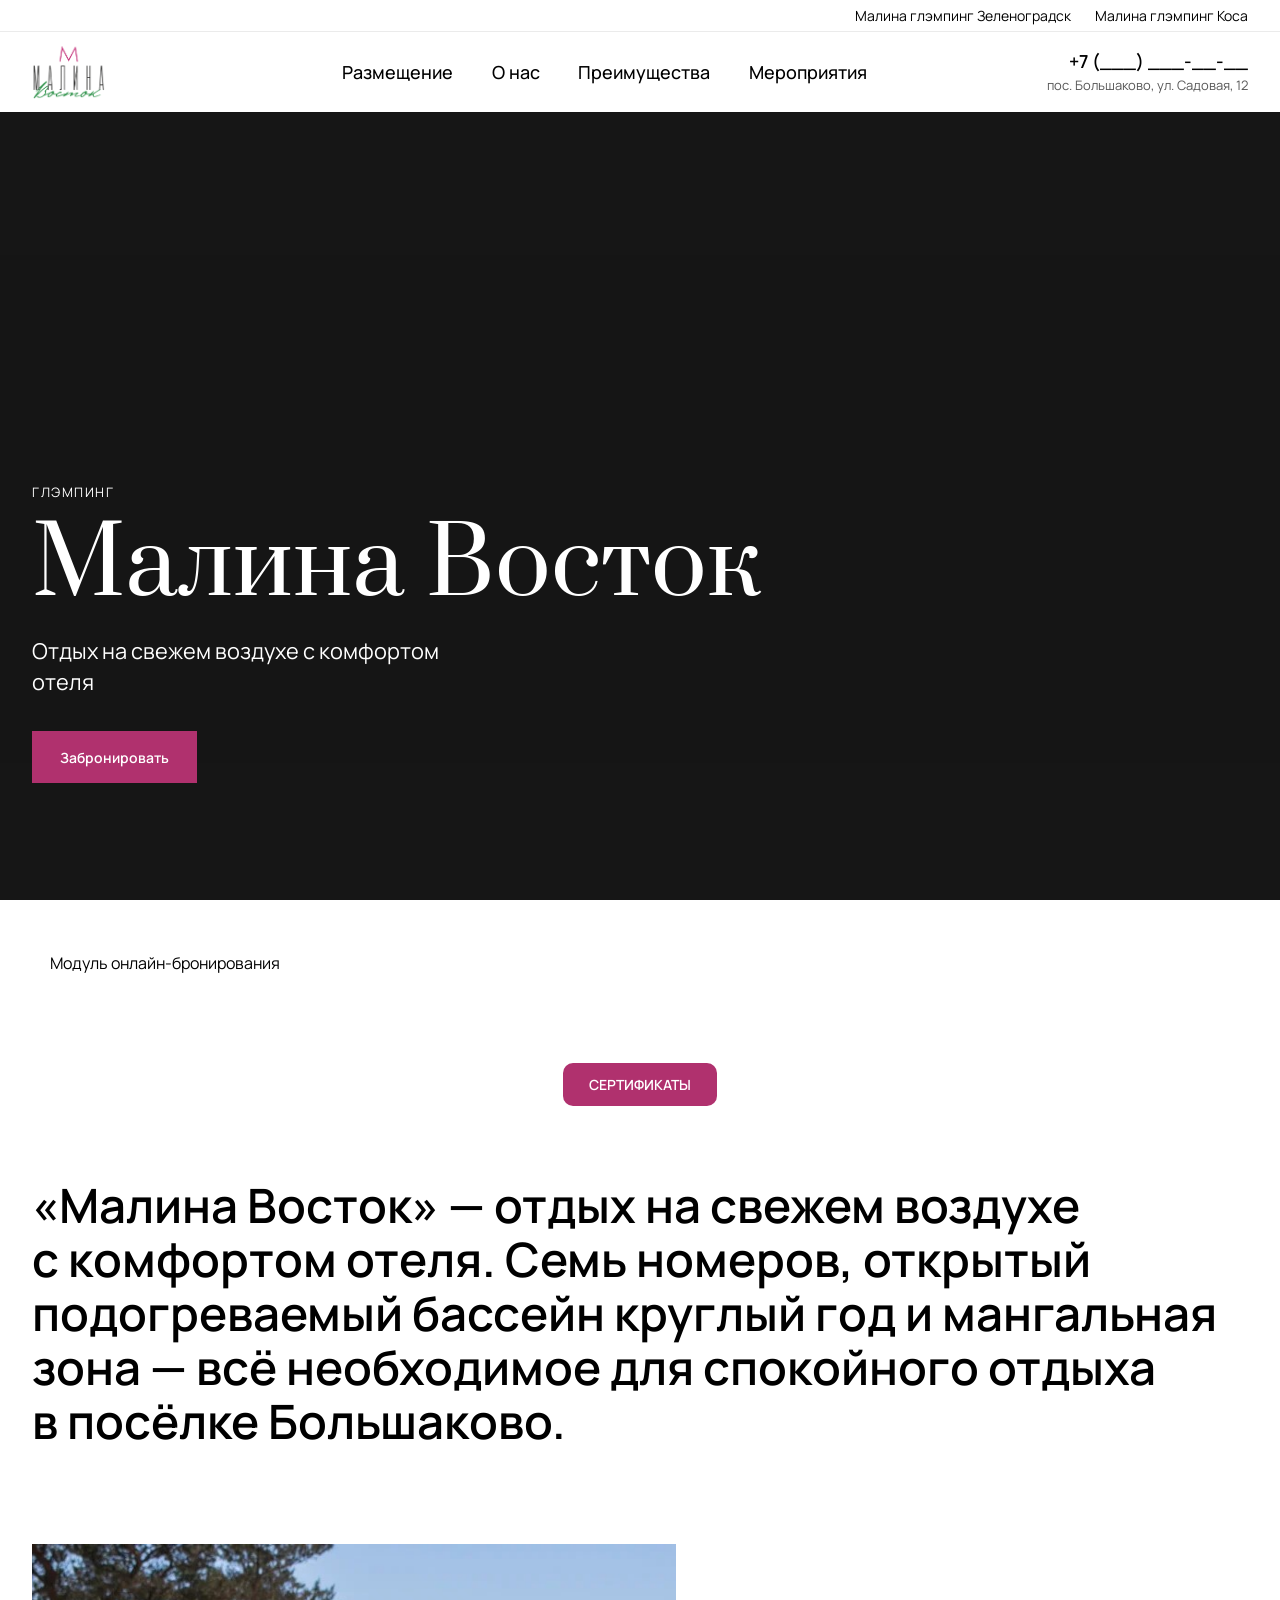
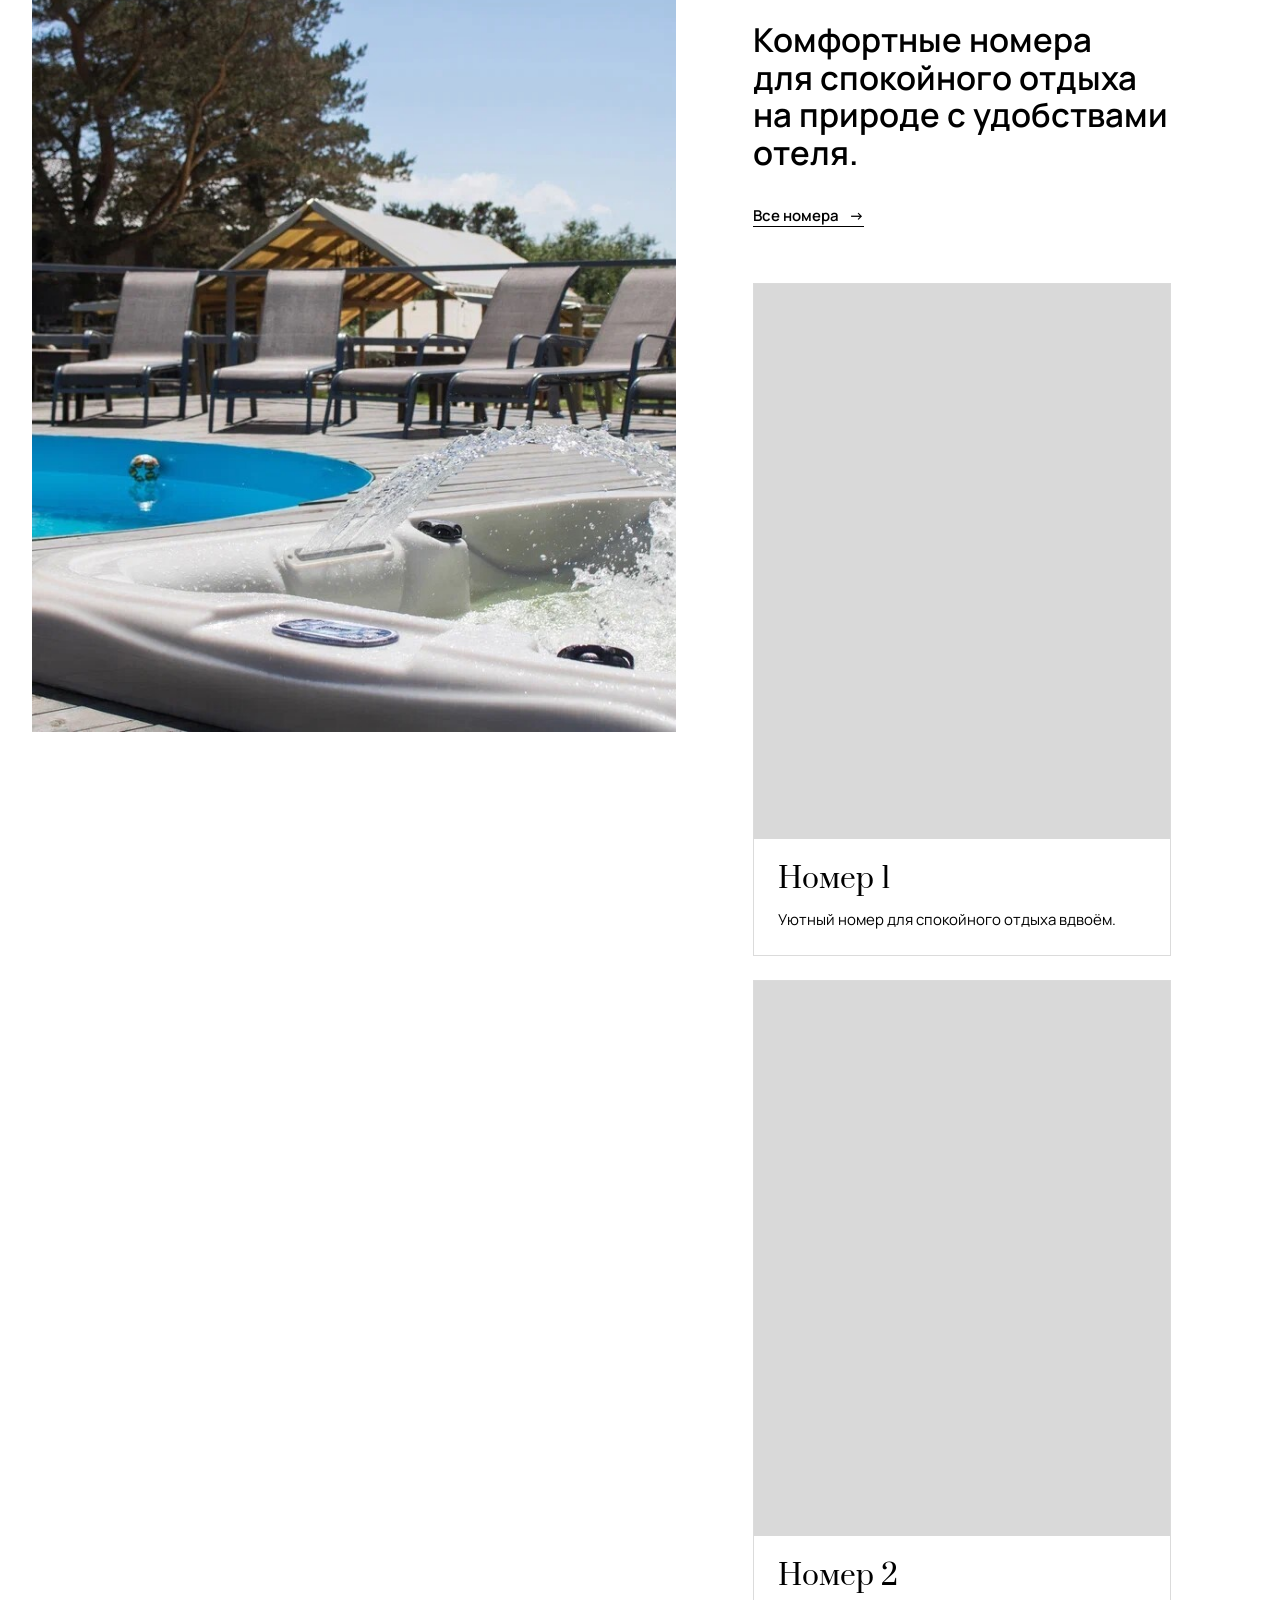
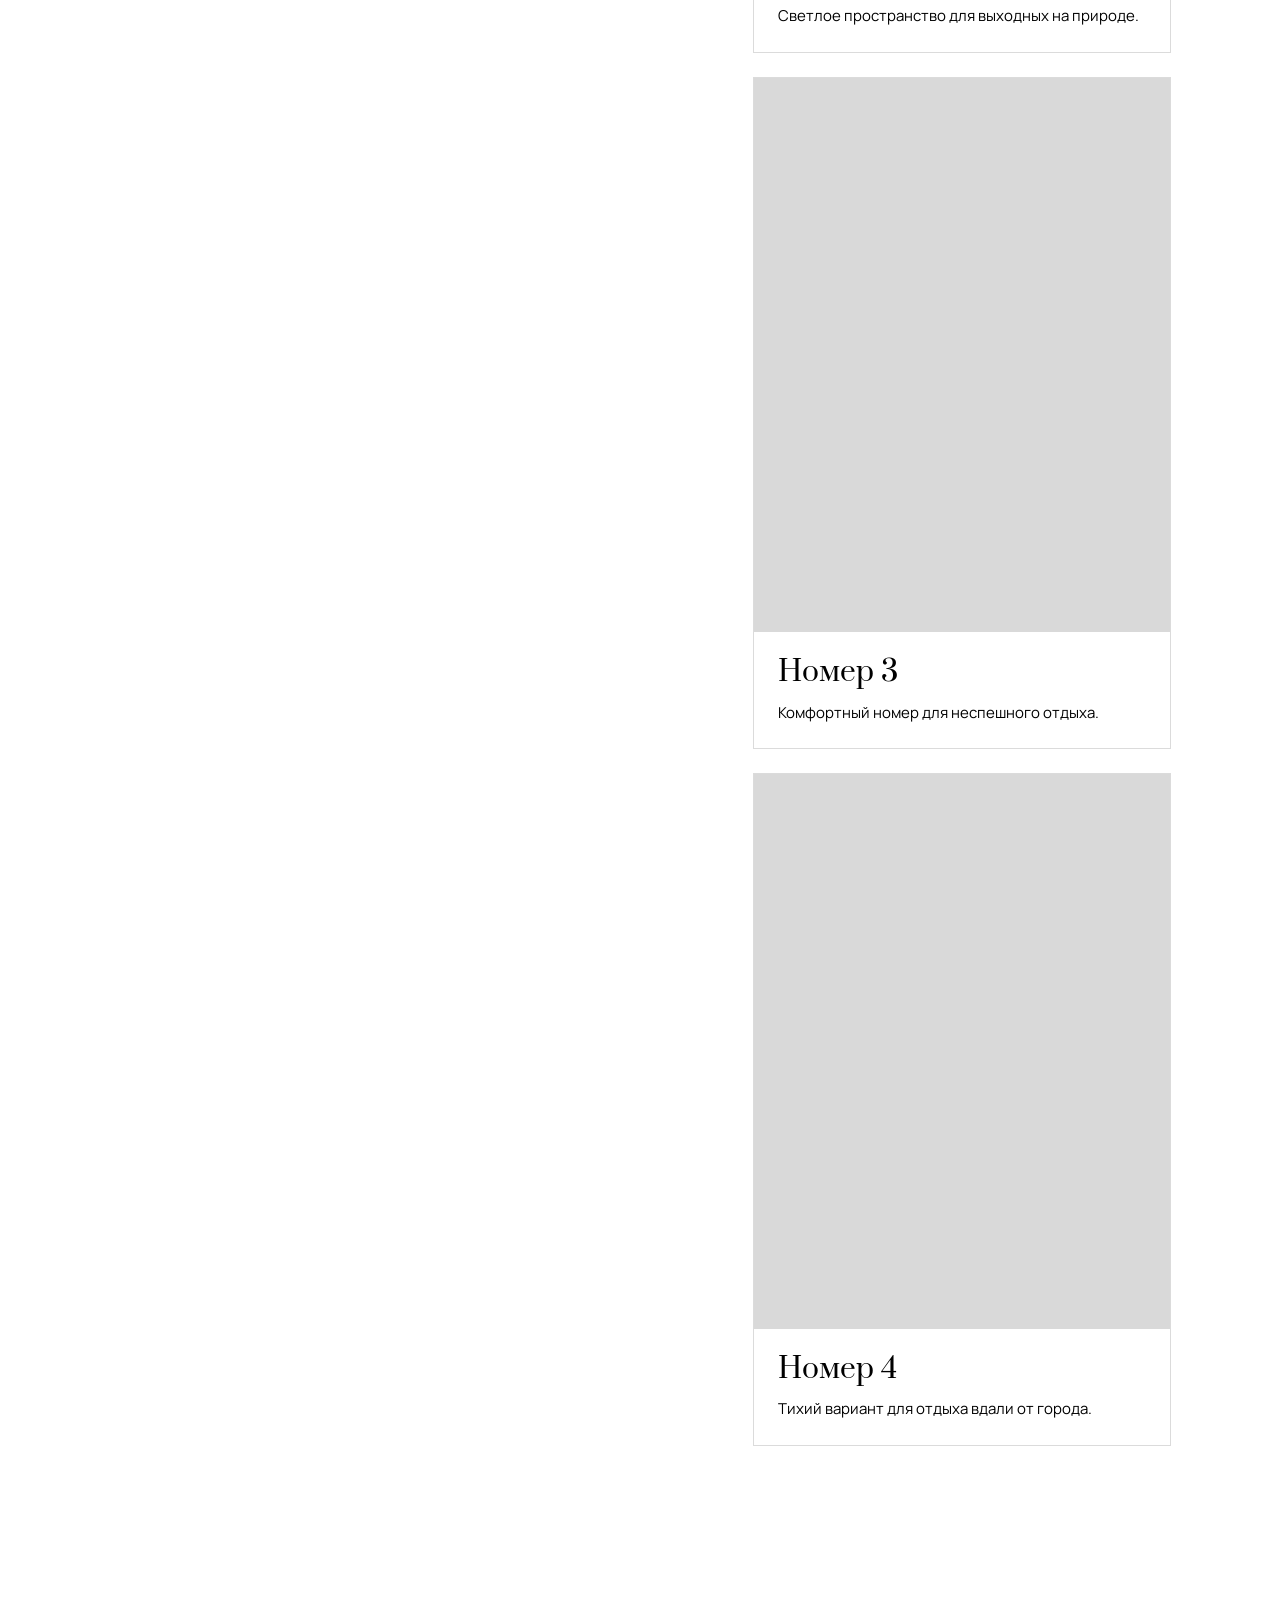
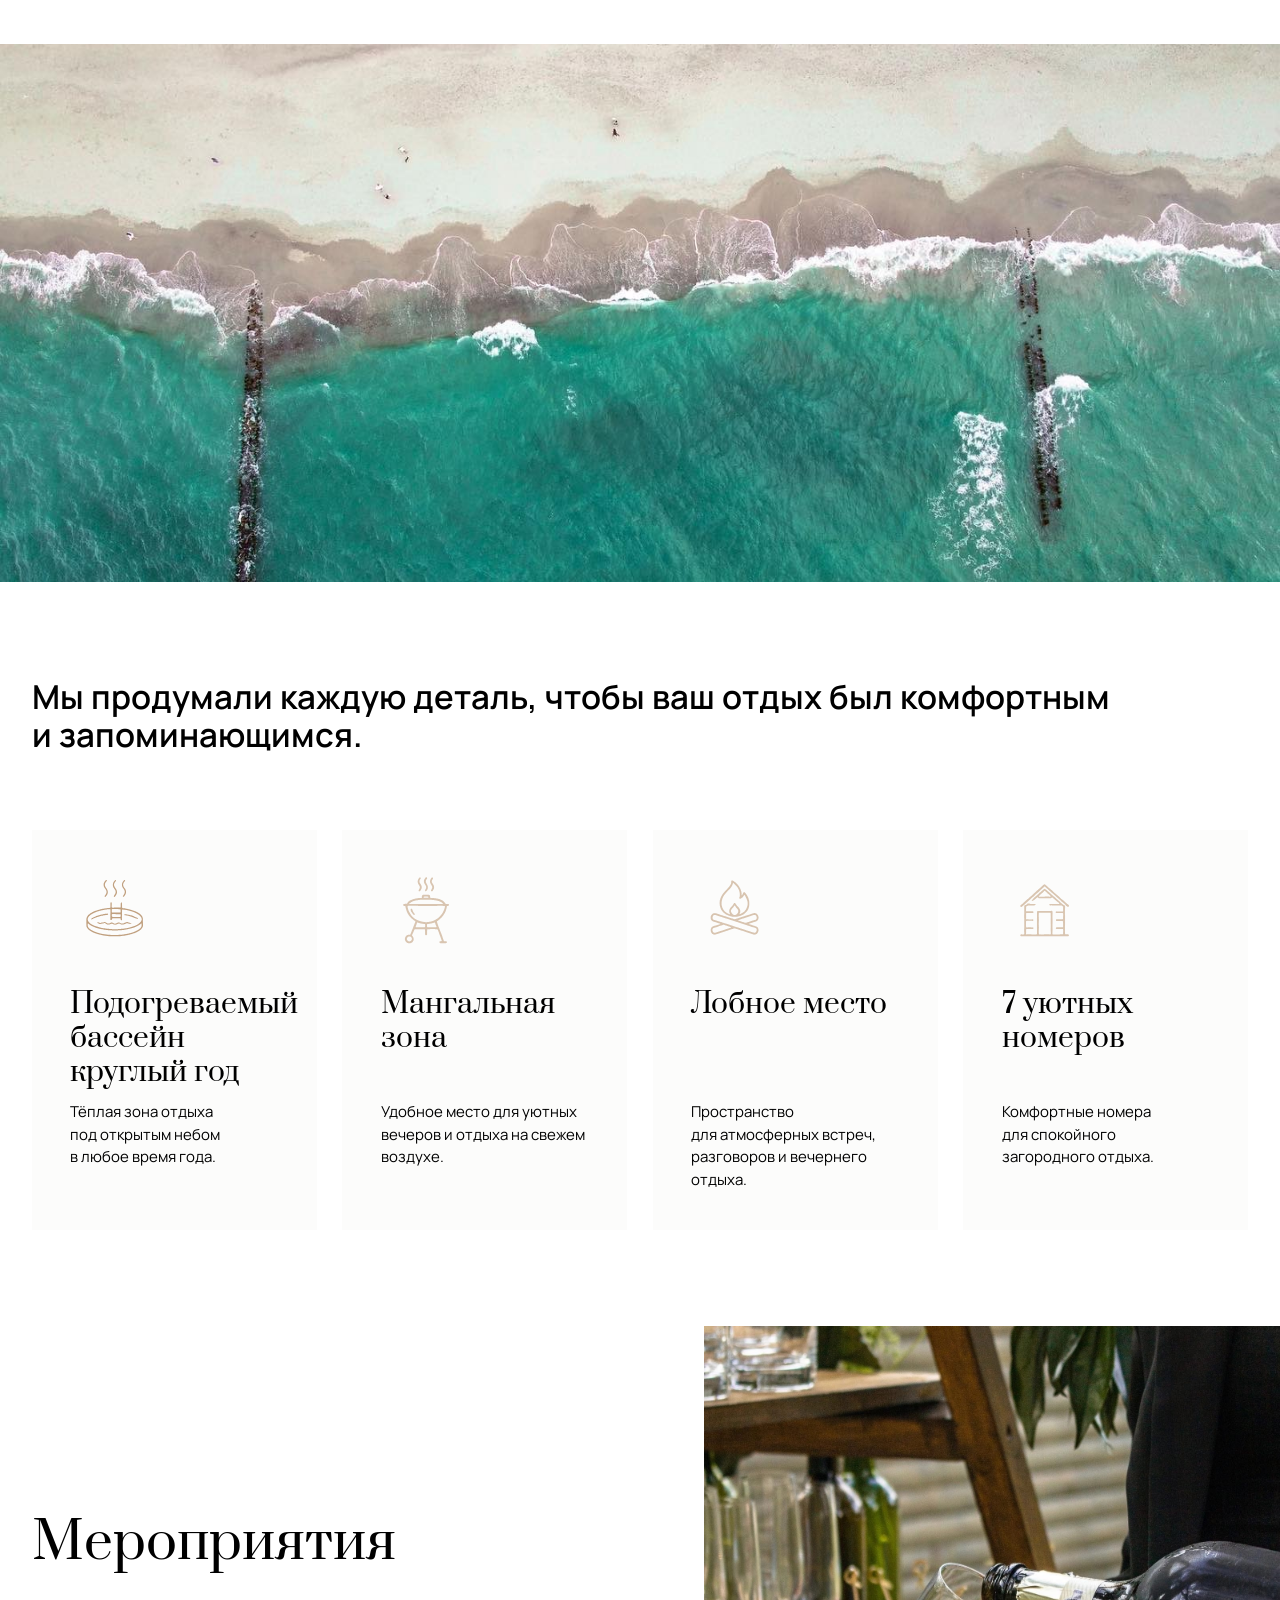
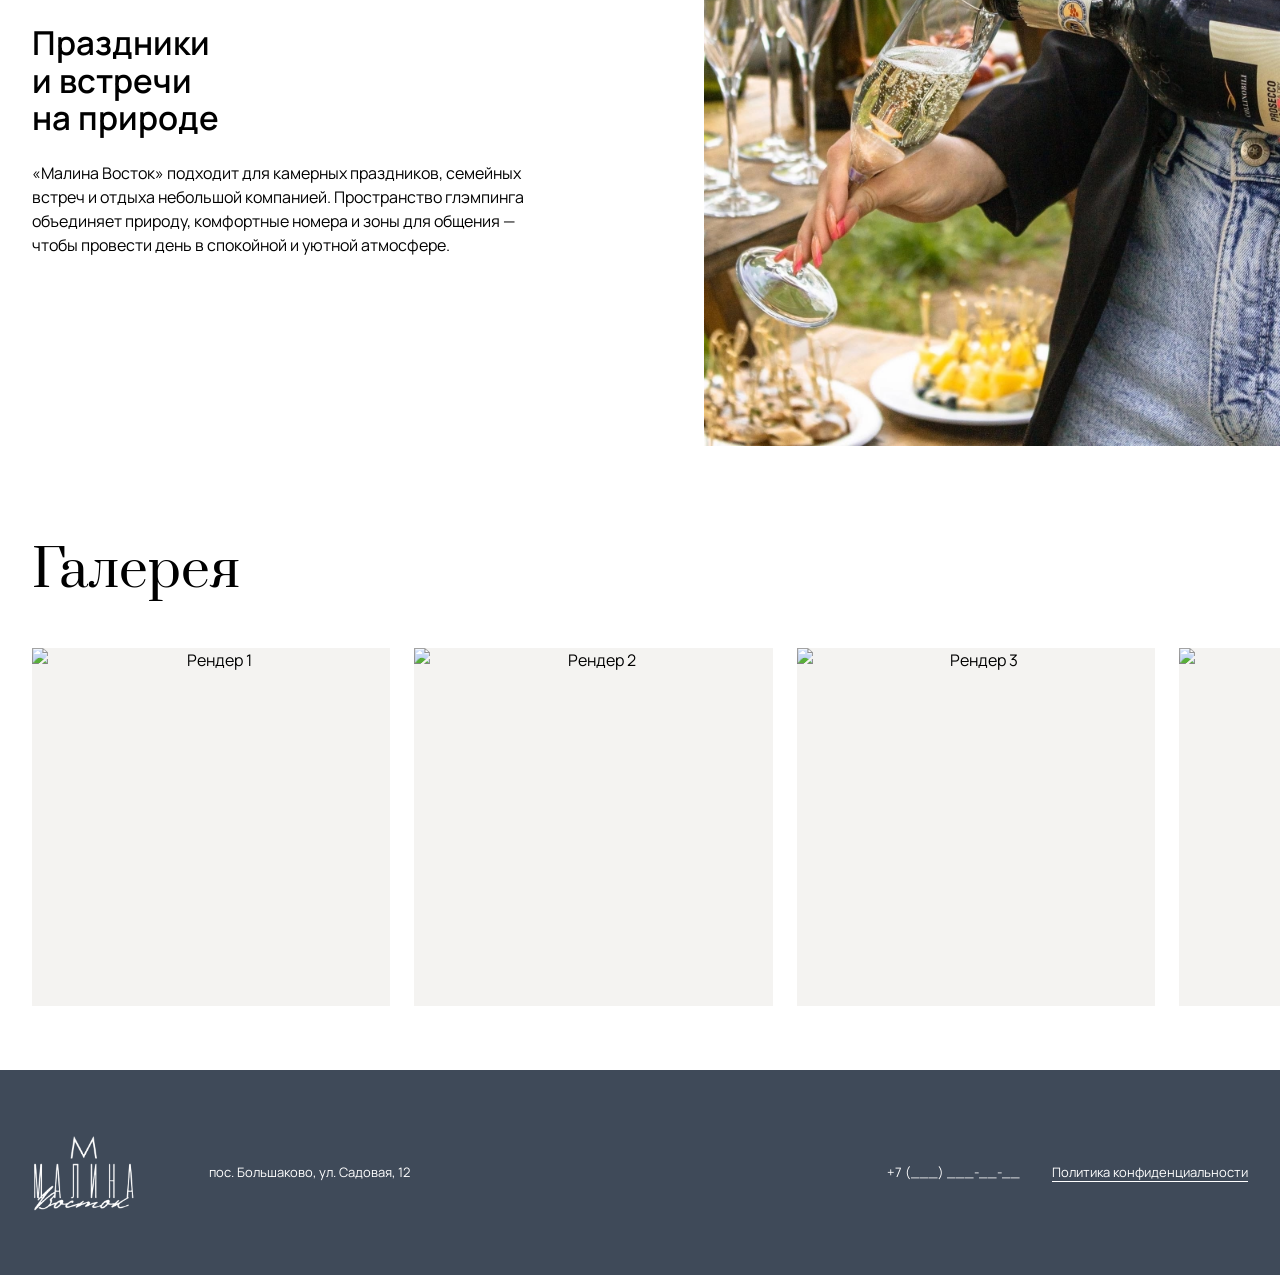
==== commit cd357deb: "Add header address and favicon" ====
--- a/index.html
+++ b/index.html
@@ -7,6 +7,8 @@
     <title>Малина Восток</title>
     <link rel="preconnect" href="https://fonts.googleapis.com">
     <link rel="preconnect" href="https://fonts.gstatic.com" crossorigin>
+    <link rel="icon" type="image/png" href="assets/images/logo/favicon.png">
+    <link rel="apple-touch-icon" href="assets/images/logo/favicon.png">
     <link rel="stylesheet" href="https://fonts.googleapis.com/css2?family=Manrope:wght@400;500;600&amp;family=Prata&amp;display=swap">
     <link rel="stylesheet" href="assets/css/styles.css?v=system-audit">
     <script src="assets/js/main.js" defer></script>
@@ -30,7 +32,11 @@
           <a href="#events">Мероприятия</a>
         </nav>
         <div class="header-actions">
-          <span class="header-phone">+7 (___) ___-__-__</span>
+          <div class="header-contacts">
+            <span class="header-phone">+7 (___) ___-__-__</span>
+            <span class="header-address header-address--desktop">пос. Большаково, ул. Садовая, 12</span>
+          </div>
+          <span class="header-address header-address--mobile">пос. Большаково, ул. Садовая, 12</span>
           <button class="menu-toggle" type="button" aria-label="Открыть меню" aria-controls="mobile-menu" aria-expanded="false" aria-haspopup="dialog">
             <span></span><span></span><span></span>
           </button>
--- a/assets/css/styles.css
+++ b/assets/css/styles.css
@@ -49,11 +49,15 @@
 .header-links a, .desktop-nav a { transition: color .2s ease; }
 .header-links a:hover, .desktop-nav a:hover, .site-footer a:hover { color: var(--color-accent); }
 .header-main { min-height: 80px; display: grid; grid-template-columns: 130px 1fr auto; align-items: center; gap: 32px; }
-.header-actions { display: flex; align-items: center; flex-shrink: 0; }
+.header-actions { display: flex; align-items: center; justify-content: flex-end; min-width: 0; flex-shrink: 0; }
+.header-contacts { display: flex; min-width: 0; flex-direction: column; align-items: flex-end; }
 .logo { display: flex; align-items: center; width: 113px; min-width: 0; }
 .logo img { display: block; width: 100%; height: 54px; object-fit: contain; object-position: left center; }
 .desktop-nav { display: flex; justify-content: center; align-items: center; gap: clamp(18px, 3vw, 44px); font-size: var(--fs-nav-desktop); font-weight: 500; }
-.header-phone { font-size: var(--fs-phone); font-weight: 600; white-space: nowrap; }
+.header-phone { font-size: var(--fs-phone); font-weight: 600; line-height: 1.2; white-space: nowrap; text-align: right; }
+.header-address { color: rgba(0,0,0,.66); font-family: "Manrope", Arial, sans-serif; font-size: var(--fs-small); font-weight: 400; line-height: 1.25; text-align: right; }
+.header-address--desktop { display: block; margin-top: 4px; white-space: nowrap; }
+.header-address--mobile { display: none; }
 .menu-toggle { display: none; border: 0; background: transparent; width: 44px; height: 44px; padding: 10px; cursor: pointer; }
 .menu-toggle span { display: block; width: 24px; height: 1px; margin: 5px 0; background: var(--color-text); }
 
@@ -294,11 +298,14 @@
   .header-links, .desktop-nav { display: none; }
   .header-main { min-height: var(--header-height); display: flex; align-items: center; justify-content: space-between; flex-wrap: nowrap; gap: 12px; padding: 8px 0; }
   .header-main > .logo { margin-right: auto; }
-  .header-actions { margin-left: auto; display: flex; flex-direction: column; align-items: flex-end; justify-content: center; gap: 8px; flex-shrink: 0; }
+  .header-actions { display: grid; grid-template-areas: "phone phone" "address toggle"; grid-template-columns: minmax(0, 1fr) 44px; grid-template-rows: auto 44px; gap: 4px 8px; width: min(188px, calc(100% - 64px)); min-width: 0; margin-left: auto; align-items: center; flex: 0 1 188px; }
+  .header-contacts { display: contents; }
   .logo { width: min(96px, 100%); min-width: 0; flex: 0 1 96px; }
   .logo img { height: 52px; }
-  .header-phone { font-size: var(--fs-phone); line-height: 1.2; white-space: nowrap; text-align: right; }
-  .menu-toggle { display: block; }
+  .header-phone { grid-area: phone; justify-self: end; font-size: var(--fs-phone); }
+  .header-address--desktop { display: none; }
+  .header-address--mobile { display: block; grid-area: address; justify-self: end; max-width: 136px; font-size: 11px; line-height: 1.2; overflow-wrap: normal; word-break: normal; }
+  .menu-toggle { display: block; grid-area: toggle; justify-self: end; }
   .hero { height: 70svh; min-height: 500px; }
   .hero__content { padding-bottom: 58px; }
   .hero__eyebrow { font-size: var(--fs-hero-kicker); }
